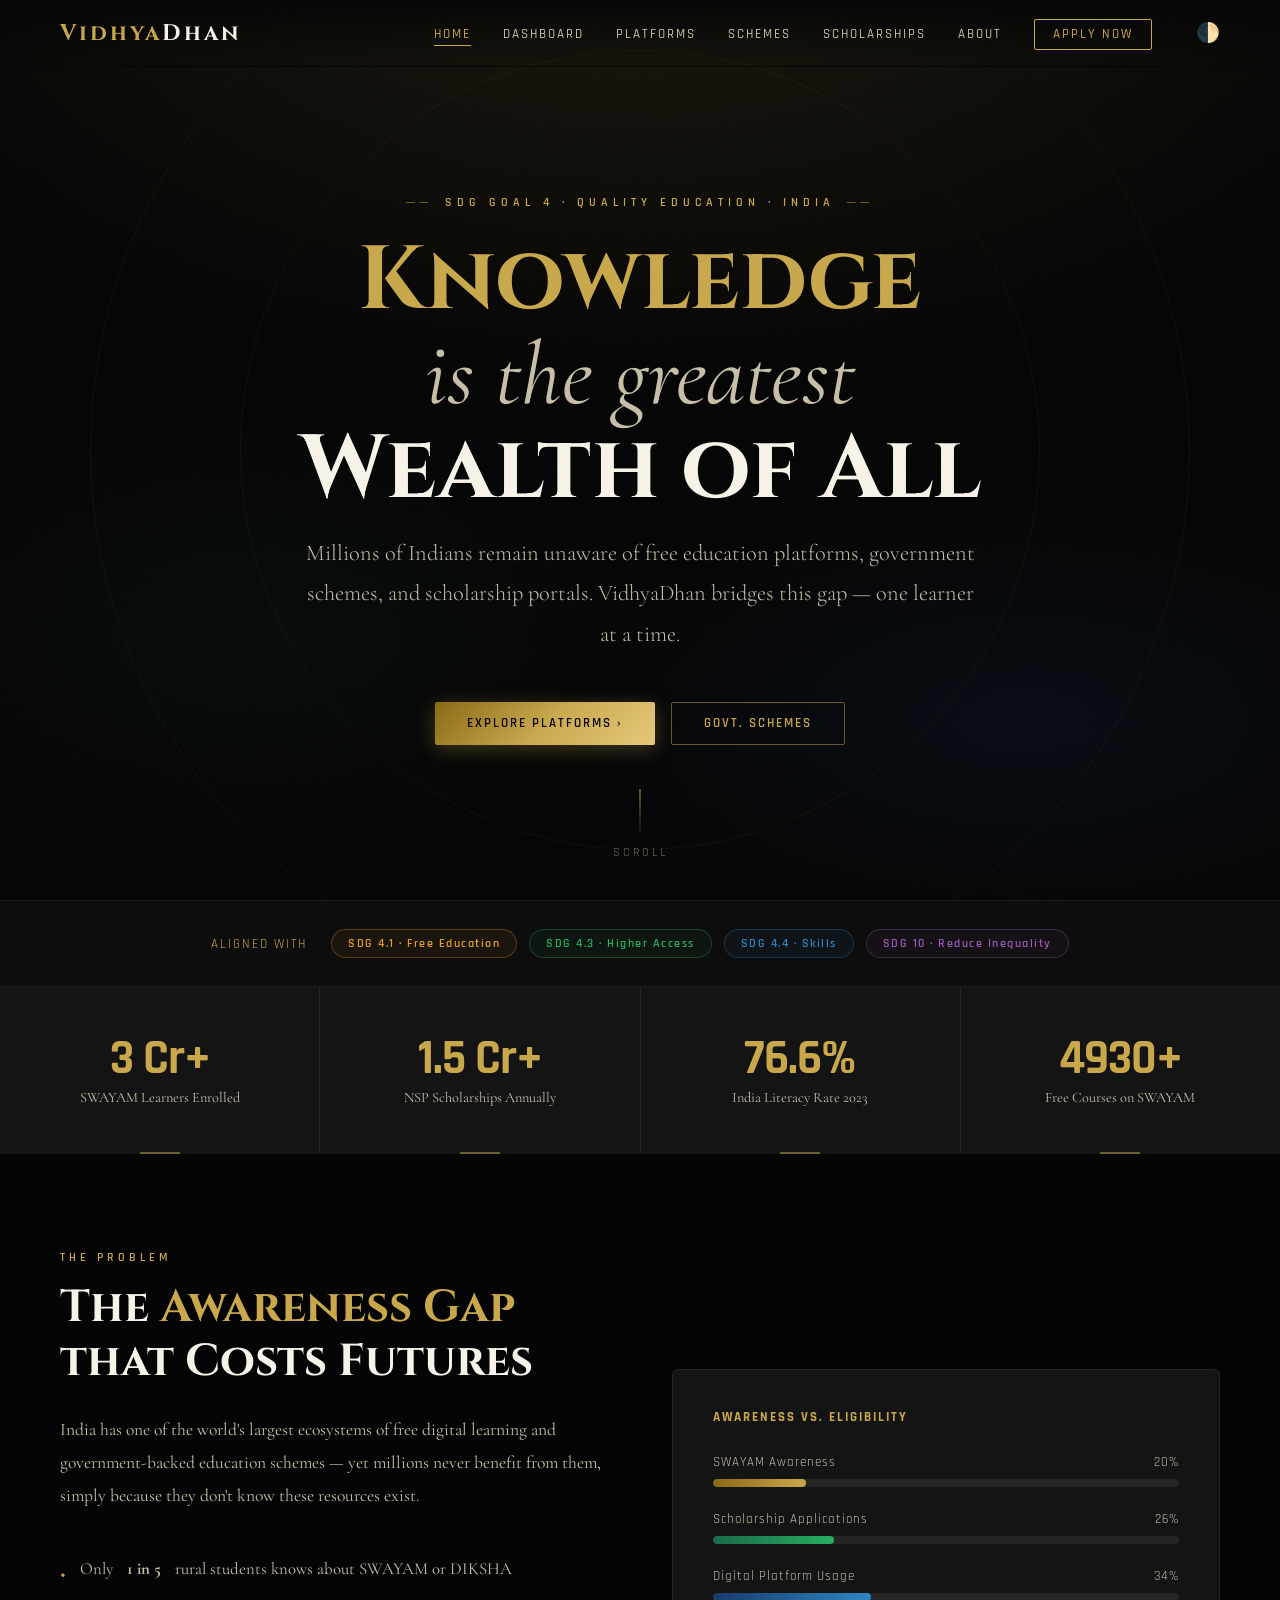
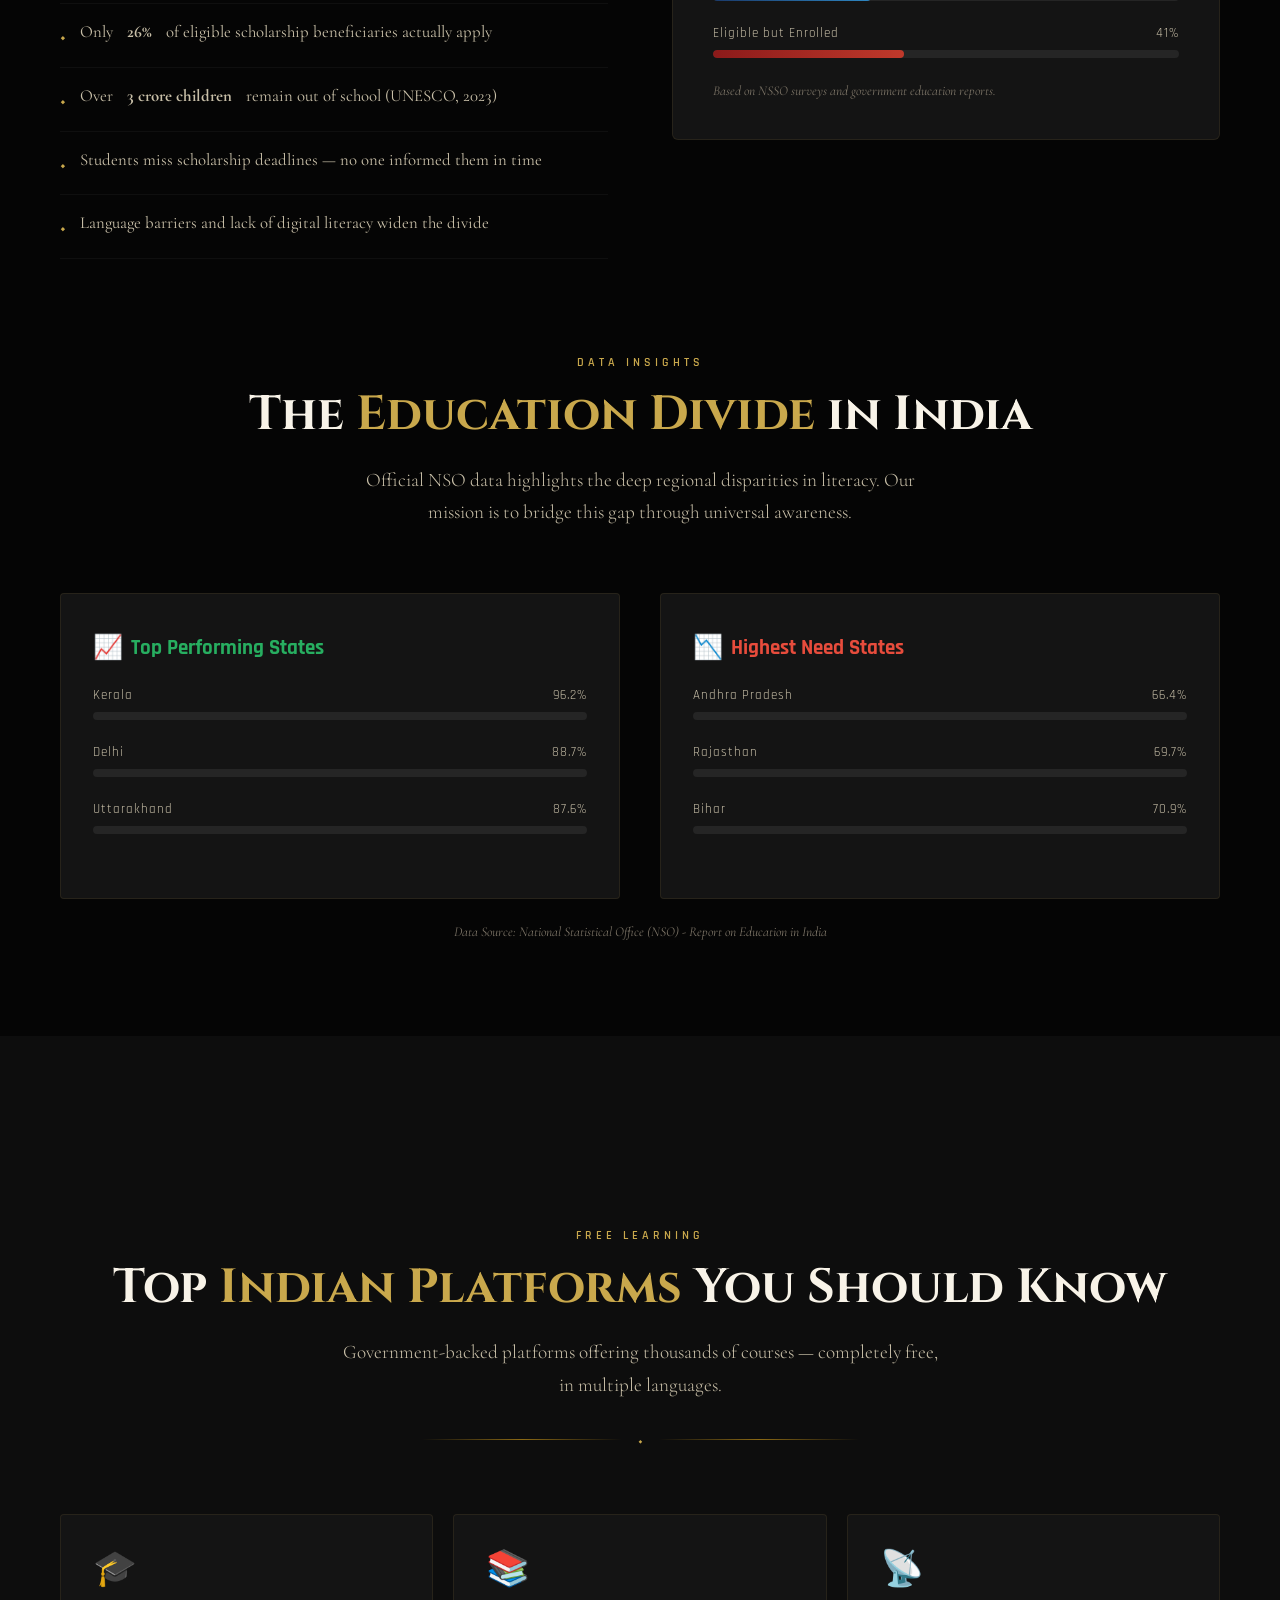
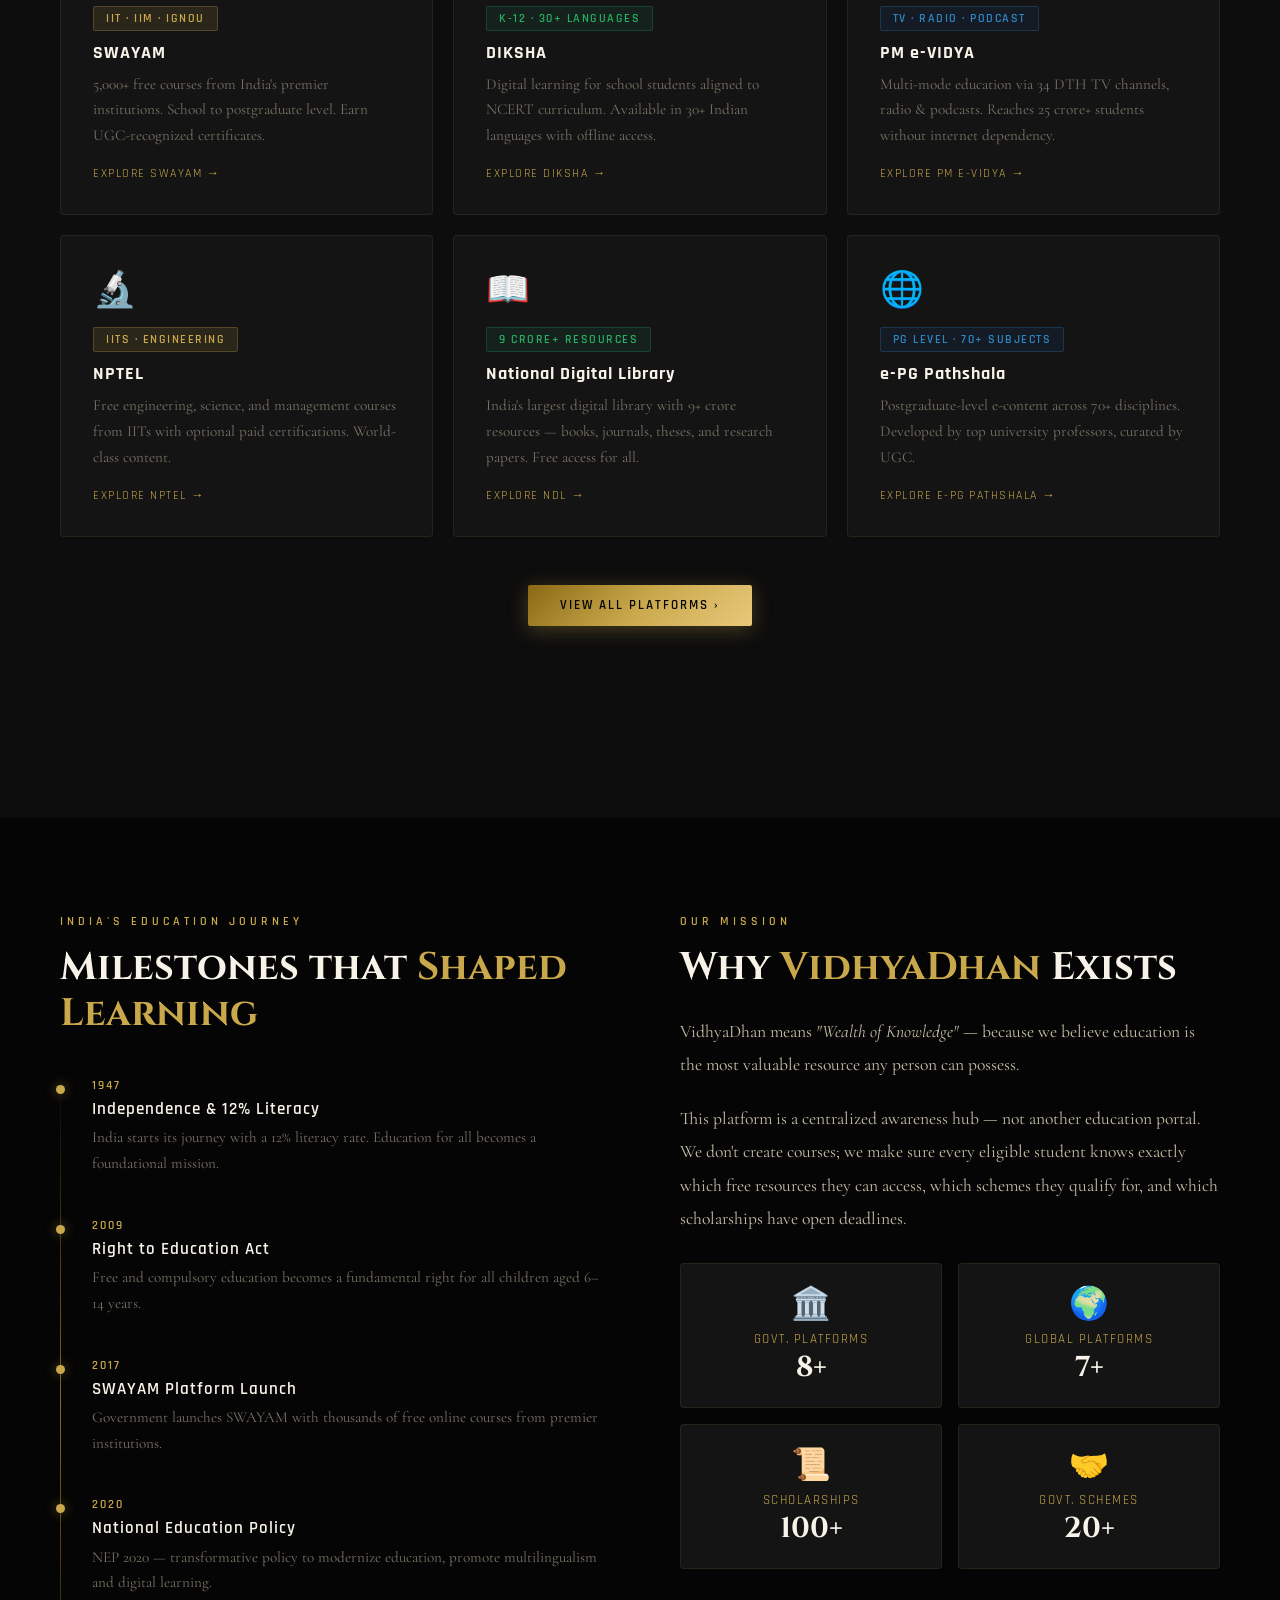
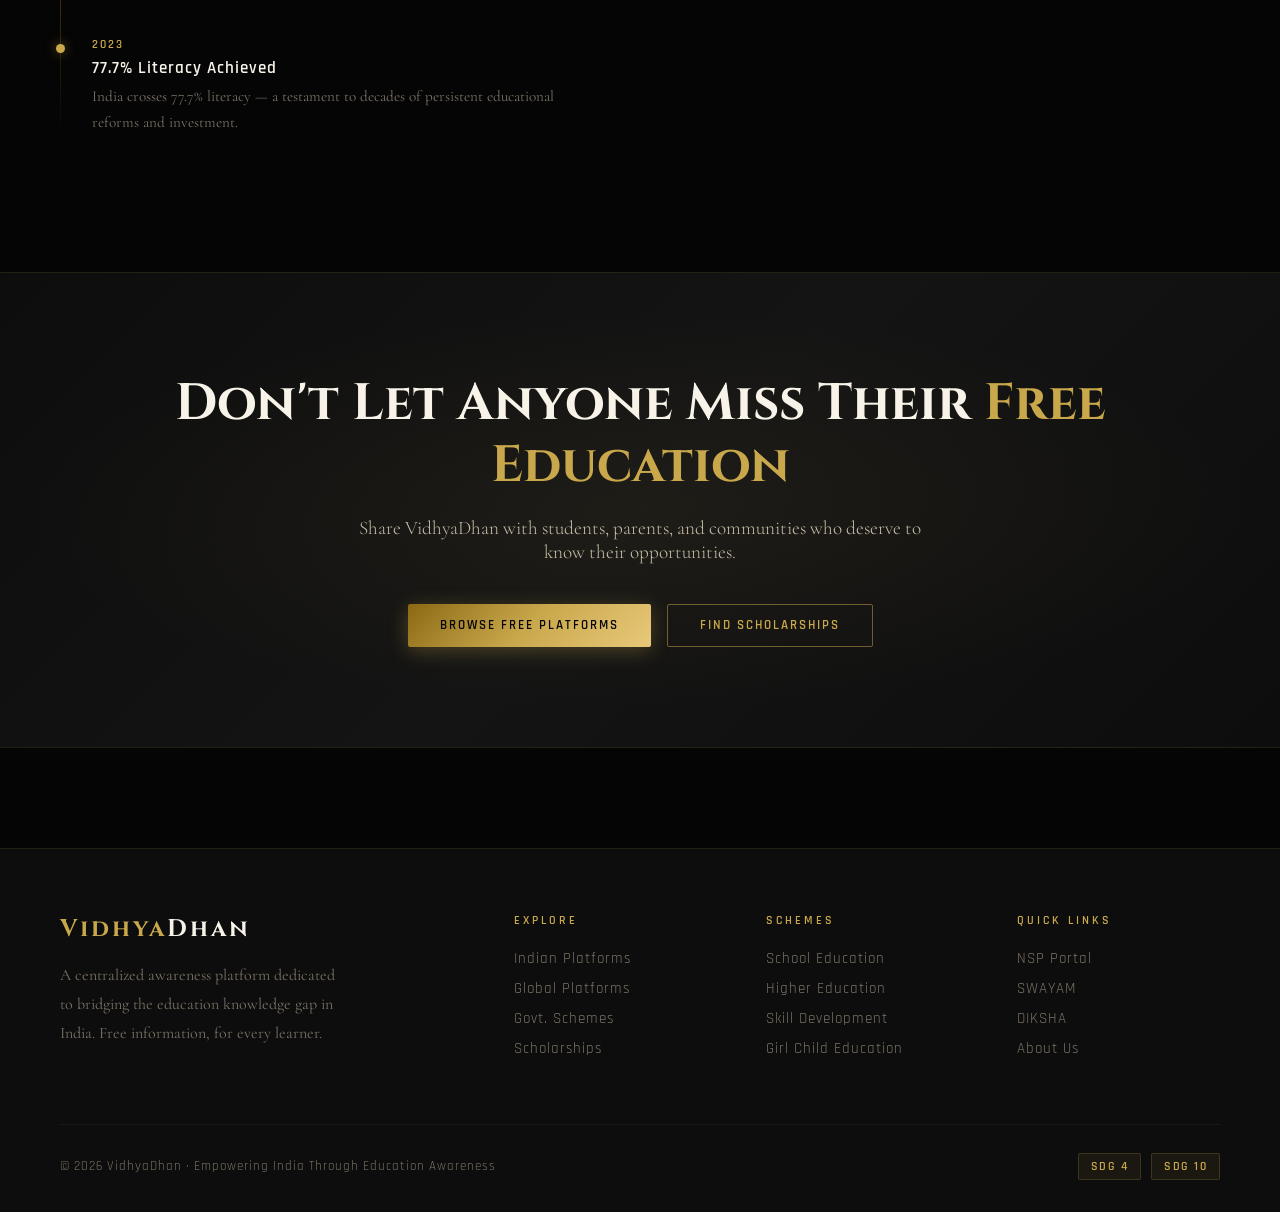
==== index.html @ 25ca8bea "Initial commit: Complete SDG website with all features" ====
<!DOCTYPE html>
<html lang="en">
<head>
<meta charset="UTF-8">
<meta name="viewport" content="width=device-width, initial-scale=1.0">
<meta name="description" content="VidhyaDhan is a free awareness platform connecting Indian students to free education portals, government schemes, and scholarships.">
<meta property="og:title" content="VidhyaDhan — Free Education for Every Indian">
<meta property="og:description" content="Discover free Indian and global education platforms, government schemes, and 100+ scholarships in one place.">
<meta property="og:type" content="website">
<meta name="theme-color" content="#050505">
<title>VidhyaDhan — Free Education for Every Indian</title>
<link rel="stylesheet" href="style.css">
<style>
/* ─── HOME-SPECIFIC ─── */

/* Hero */
.hero {
  min-height: 100vh; display: flex; flex-direction: column;
  align-items: center; justify-content: center; text-align: center;
  padding: 120px 60px 80px; position: relative; overflow: hidden;
}
.hero-bg {
  position: absolute; inset: 0;
  background:
    radial-gradient(ellipse 100% 80% at 50% -10%, rgba(201,168,76,0.12) 0%, transparent 65%),
    radial-gradient(ellipse 60% 40% at 80% 80%, rgba(26,58,107,0.15) 0%, transparent 60%),
    radial-gradient(ellipse 50% 40% at 20% 70%, rgba(26,107,74,0.08) 0%, transparent 60%);
}
.hero-ring {
  position: absolute; border-radius: 50%;
  border: 1px solid rgba(201,168,76,0.06);
  animation: spin 40s linear infinite;
}
.hero-ring:nth-child(1) { width: 500px; height: 500px; top: 50%; left: 50%; transform: translate(-50%,-50%); }
.hero-ring:nth-child(2) { width: 800px; height: 800px; top: 50%; left: 50%; transform: translate(-50%,-50%); animation-duration: 60s; animation-direction: reverse; }
.hero-ring:nth-child(3) { width: 1100px; height: 1100px; top: 50%; left: 50%; transform: translate(-50%,-50%); animation-duration: 80s; }
@keyframes spin { from { rotate: 0deg; } to { rotate: 360deg; } }

.hero-eyebrow {
  font-family: 'Rajdhani', sans-serif; font-size: 0.75rem; font-weight: 600;
  color: var(--gold); letter-spacing: 5px; text-transform: uppercase;
  margin-bottom: 24px; position: relative; z-index: 1;
  opacity: 0; animation: fadeUp 0.8s 0.2s forwards;
}
.hero-eyebrow::before, .hero-eyebrow::after {
  content: '──'; color: var(--gold-dark); margin: 0 12px;
}
.hero-title {
  font-size: clamp(2.8rem, 7vw, 6.5rem);
  line-height: 1.05; margin-bottom: 16px;
  position: relative; z-index: 1;
  opacity: 0; animation: fadeUp 0.8s 0.4s forwards;
}
.hero-title .line-gold { color: var(--gold); }
.hero-title .line-thin { font-weight: 400; font-style: italic; font-family: 'Cormorant Garamond', serif; color: var(--white-dim); }
.hero-sub {
  font-size: clamp(1.1rem, 2vw, 1.4rem); color: var(--white-dim);
  max-width: 680px; line-height: 1.8; font-weight: 300;
  margin-bottom: 48px; position: relative; z-index: 1;
  opacity: 0; animation: fadeUp 0.8s 0.6s forwards;
}
.hero-cta {
  display: flex; gap: 16px; flex-wrap: wrap; justify-content: center;
  position: relative; z-index: 1;
  opacity: 0; animation: fadeUp 0.8s 0.8s forwards;
}
.hero-scroll {
  position: absolute; bottom: 40px; left: 50%; transform: translateX(-50%);
  display: flex; flex-direction: column; align-items: center; gap: 8px;
  color: var(--white-faint); font-family: 'Rajdhani', sans-serif;
  font-size: 0.72rem; letter-spacing: 3px; text-transform: uppercase;
  animation: bounce 2s infinite;
  z-index: 1;
}
.hero-scroll-line { width: 1px; height: 48px; background: linear-gradient(to bottom, var(--gold), transparent); }
@keyframes bounce { 0%,100% { transform: translateX(-50%) translateY(0); } 50% { transform: translateX(-50%) translateY(8px); } }
@keyframes fadeUp { from { opacity: 0; transform: translateY(24px); } to { opacity: 1; transform: none; } }

/* SDG Strip */
.sdg-strip {
  background: var(--black-2); border-top: 1px solid rgba(201,168,76,0.1); border-bottom: 1px solid rgba(201,168,76,0.1);
  padding: 28px 60px;
}
.sdg-inner { max-width: 1280px; margin: 0 auto; display: flex; align-items: center; justify-content: center; flex-wrap: wrap; gap: 12px; }
.sdg-label { font-family: 'Rajdhani', sans-serif; font-size: 0.8rem; color: var(--gold); letter-spacing: 2px; text-transform: uppercase; margin-right: 12px; }
.sdg-pill {
  padding: 6px 16px; border-radius: 20px; font-family: 'Rajdhani', sans-serif;
  font-size: 0.75rem; font-weight: 600; letter-spacing: 1.5px; border: 1px solid;
}

/* Stats row */
.stats-row { display: grid; grid-template-columns: repeat(4, 1fr); gap: 1px; background: rgba(201,168,76,0.1); }
.stats-row-wrap { background: var(--black-3); }
.stat-cell { background: var(--black-3); padding: 48px 32px; text-align: center; position: relative; overflow: hidden; }
.stat-cell::after { content: ''; position: absolute; bottom: 0; left: 50%; transform: translateX(-50%); width: 40px; height: 2px; background: var(--gold); opacity: 0.5; }

/* Problem section */
.problem-grid { display: grid; grid-template-columns: 1fr 1fr; gap: 64px; align-items: center; }
.problem-text h2 { font-size: clamp(1.8rem, 3.5vw, 2.8rem); margin-bottom: 24px; }
.problem-text p { font-size: 1.1rem; color: var(--white-dim); line-height: 1.9; margin-bottom: 20px; }
.problem-points { list-style: none; margin-top: 28px; }
.problem-points li {
  display: flex; gap: 14px; align-items: flex-start;
  padding: 14px 0; border-bottom: 1px solid rgba(255,255,255,0.04);
  font-size: 1.05rem; color: var(--white-dim); line-height: 1.7;
}
.problem-points li .bullet { color: var(--gold); font-size: 1.2rem; flex-shrink: 0; margin-top: 2px; }
.problem-visual {
  background: var(--black-3); border: 1px solid rgba(201,168,76,0.1);
  border-radius: 6px; padding: 40px; position: relative;
}
.awareness-bar { margin-bottom: 24px; }
.awareness-bar-label { display: flex; justify-content: space-between; font-family: 'Rajdhani', sans-serif; font-size: 0.82rem; color: var(--white-dim); letter-spacing: 1px; margin-bottom: 8px; }
.awareness-bar-track { height: 8px; background: var(--black-5); border-radius: 4px; overflow: hidden; }
.awareness-bar-fill { height: 100%; border-radius: 4px; width: 0; transition: width 1.5s ease; }
.awareness-bar-fill.gold { background: linear-gradient(to right, var(--gold-dark), var(--gold)); }
.awareness-bar-fill.emerald { background: linear-gradient(to right, var(--emerald), var(--emerald-l)); }
.awareness-bar-fill.sapphire { background: linear-gradient(to right, var(--sapphire), var(--sapphire-l)); }
.awareness-bar-fill.crimson { background: linear-gradient(to right, var(--crimson), var(--crimson-l)); }

/* Featured platforms */
.platforms-preview { display: grid; grid-template-columns: repeat(3, 1fr); gap: 20px; }
.platform-card { position: relative; }
.platform-icon { font-size: 2.2rem; margin-bottom: 16px; }
.platform-card h3 { font-family: 'Rajdhani', sans-serif; font-size: 1.1rem; font-weight: 700; letter-spacing: 1px; color: var(--white); margin-bottom: 8px; }
.platform-card p { font-size: 0.95rem; color: var(--white-faint); line-height: 1.7; }
.platform-card .card-link { display: inline-flex; align-items: center; gap: 6px; color: var(--gold); font-family: 'Rajdhani', sans-serif; font-size: 0.78rem; letter-spacing: 1.5px; text-decoration: none; text-transform: uppercase; margin-top: 16px; transition: gap 0.3s; }
.platform-card .card-link:hover { gap: 10px; }

/* Impact timeline */
.timeline { position: relative; padding-left: 32px; }
.timeline::before { content: ''; position: absolute; left: 0; top: 0; bottom: 0; width: 1px; background: linear-gradient(to bottom, transparent, var(--gold-dark), transparent); }
.timeline-item { position: relative; margin-bottom: 40px; }
.timeline-item::before { content: ''; position: absolute; left: -36px; top: 8px; width: 9px; height: 9px; border-radius: 50%; background: var(--gold); box-shadow: 0 0 12px rgba(201,168,76,0.5); }
.timeline-year { font-family: 'Rajdhani', sans-serif; font-size: 0.78rem; font-weight: 600; color: var(--gold); letter-spacing: 2px; margin-bottom: 6px; }
.timeline-item h4 { font-size: 1.05rem; color: var(--white); margin-bottom: 6px; font-family: 'Rajdhani', sans-serif; font-weight: 600; letter-spacing: 1px; }
.timeline-item p { font-size: 0.95rem; color: var(--white-faint); line-height: 1.7; }

/* CTA Section */
.cta-section {
  text-align: center; padding: 100px 60px;
  background: linear-gradient(135deg, var(--black-2) 0%, var(--black-3) 50%, var(--black-2) 100%);
  border-top: 1px solid rgba(201,168,76,0.1); border-bottom: 1px solid rgba(201,168,76,0.1);
  position: relative; overflow: hidden;
}
.cta-section::before {
  content: ''; position: absolute; inset: 0;
  background: radial-gradient(ellipse 70% 60% at 50% 50%, rgba(201,168,76,0.06) 0%, transparent 70%);
}
.cta-section h2 { font-size: clamp(2rem, 4vw, 3.5rem); margin-bottom: 20px; position: relative; z-index: 1; }
.cta-section p { font-size: 1.2rem; color: var(--white-dim); max-width: 600px; margin: 0 auto 40px; font-weight: 300; position: relative; z-index: 1; }
.cta-btns { display: flex; gap: 16px; justify-content: center; flex-wrap: wrap; position: relative; z-index: 1; }

@media (max-width: 900px) {
  .problem-grid { grid-template-columns: 1fr; gap: 40px; }
  .platforms-preview { grid-template-columns: 1fr; }
  .stats-row { grid-template-columns: repeat(2, 1fr); }
  .hero { padding: 100px 24px 80px; }
  .sdg-strip { padding: 20px 24px; }
  .cta-section { padding: 72px 24px; }
}
</style>
</head>
<body>

<!-- ══════════ NAV ══════════ -->
<nav>
  <a href="index.html" class="nav-logo">Vidhya<span>Dhan</span></a>
  <ul class="nav-links">
    <li><a href="index.html" class="active">Home</a></li>
    <li><a href="dashboard.html">Dashboard</a></li>
    <li><a href="platforms.html">Platforms</a></li>
    <li><a href="schemes.html">Schemes</a></li>
    <li><a href="scholarships.html">Scholarships</a></li>
    <li><a href="about.html">About</a></li>
    <li><a href="scholarships.html" class="nav-cta">Apply Now</a></li>
  </ul>
  <div class="nav-toggle" aria-label="Menu">
    <span></span><span></span><span></span>
  </div>
</nav>

<!-- ══════════ HERO ══════════ -->
<section class="hero" style="max-width:none; padding-left:60px; padding-right:60px;">
  <div class="hero-bg"></div>
  <div class="hero-ring"></div>
  <div class="hero-ring"></div>
  <div class="hero-ring"></div>

  <p class="hero-eyebrow">SDG Goal 4 · Quality Education · India</p>
  <h1 class="hero-title">
    <span class="line-gold">Knowledge</span><br>
    <span class="line-thin">is the greatest</span><br>
    <span>Wealth of All</span>
  </h1>
  <p class="hero-sub">
    Millions of Indians remain unaware of free education platforms, government schemes, and scholarship portals.
    VidhyaDhan bridges this gap — one learner at a time.
  </p>
  <div class="hero-cta">
    <a href="platforms.html" class="btn btn-gold">Explore Platforms ›</a>
    <a href="schemes.html" class="btn btn-outline">Govt. Schemes</a>
  </div>

  <div class="hero-scroll">
    <div class="hero-scroll-line"></div>
    Scroll
  </div>
</section>

<!-- ══════════ SDG STRIP ══════════ -->
<div class="sdg-strip">
  <div class="sdg-inner">
    <span class="sdg-label">Aligned with</span>
    <span class="sdg-pill" style="color:#e8a024;border-color:rgba(232,160,36,0.3);background:rgba(232,160,36,0.06)">SDG 4.1 · Free Education</span>
    <span class="sdg-pill" style="color:#27ae60;border-color:rgba(39,174,96,0.3);background:rgba(39,174,96,0.06)">SDG 4.3 · Higher Access</span>
    <span class="sdg-pill" style="color:#2e86c1;border-color:rgba(46,134,193,0.3);background:rgba(46,134,193,0.06)">SDG 4.4 · Skills</span>
    <span class="sdg-pill" style="color:#9b59b6;border-color:rgba(155,89,182,0.3);background:rgba(155,89,182,0.06)">SDG 10 · Reduce Inequality</span>
  </div>
</div>

<!-- ══════════ STATS ROW ══════════ -->
<div class="stats-row-wrap">
  <div class="stats-row">
    <div class="stat-cell reveal">
      <div class="stat-num" data-count="3" data-suffix=" Cr+" data-dec="0">0</div>
      <div class="stat-label">SWAYAM Learners Enrolled</div>
    </div>
    <div class="stat-cell reveal" data-delay="100">
      <div class="stat-num" data-count="1.5" data-suffix=" Cr+" data-dec="1">0</div>
      <div class="stat-label">NSP Scholarships Annually</div>
    </div>
    <div class="stat-cell reveal" data-delay="200">
      <div class="stat-num" data-count="77.7" data-suffix="%" data-dec="1">0</div>
      <div class="stat-label">India Literacy Rate 2023</div>
    </div>
    <div class="stat-cell reveal" data-delay="300">
      <div class="stat-num" data-count="5000" data-suffix="+" data-dec="0">0</div>
      <div class="stat-label">Free Courses on SWAYAM</div>
    </div>
  </div>
</div>

<!-- ══════════ PROBLEM STATEMENT ══════════ -->
<section>
  <div class="problem-grid">
    <div class="problem-text reveal">
      <span class="section-eyebrow">The Problem</span>
      <h2>The <span class="gold" style="color:var(--gold)">Awareness Gap</span> that Costs Futures</h2>
      <p>India has one of the world's largest ecosystems of free digital learning and government-backed education schemes — yet millions never benefit from them, simply because they don't know these resources exist.</p>
      <ul class="problem-points">
        <li><span class="bullet">◆</span>Only <strong>1 in 5</strong> rural students knows about SWAYAM or DIKSHA</li>
        <li><span class="bullet">◆</span>Only <strong>26%</strong> of eligible scholarship beneficiaries actually apply</li>
        <li><span class="bullet">◆</span>Over <strong>3 crore children</strong> remain out of school (UNESCO, 2023)</li>
        <li><span class="bullet">◆</span>Students miss scholarship deadlines — no one informed them in time</li>
        <li><span class="bullet">◆</span>Language barriers and lack of digital literacy widen the divide</li>
      </ul>
    </div>
    <div class="problem-visual reveal" data-delay="150">
      <h4 style="font-family:'Rajdhani',sans-serif;font-size:0.8rem;letter-spacing:2px;color:var(--gold);text-transform:uppercase;margin-bottom:28px">Awareness vs. Eligibility</h4>
      <div class="awareness-bar">
        <div class="awareness-bar-label"><span>SWAYAM Awareness</span><span>20%</span></div>
        <div class="awareness-bar-track"><div class="awareness-bar-fill gold" data-width="20"></div></div>
      </div>
      <div class="awareness-bar">
        <div class="awareness-bar-label"><span>Scholarship Applications</span><span>26%</span></div>
        <div class="awareness-bar-track"><div class="awareness-bar-fill emerald" data-width="26"></div></div>
      </div>
      <div class="awareness-bar">
        <div class="awareness-bar-label"><span>Digital Platform Usage</span><span>34%</span></div>
        <div class="awareness-bar-track"><div class="awareness-bar-fill sapphire" data-width="34"></div></div>
      </div>
      <div class="awareness-bar">
        <div class="awareness-bar-label"><span>Eligible but Enrolled</span><span>41%</span></div>
        <div class="awareness-bar-track"><div class="awareness-bar-fill crimson" data-width="41"></div></div>
      </div>
      <p style="font-size:0.85rem;color:var(--white-faint);margin-top:20px;font-style:italic">Based on NSSO surveys and government education reports.</p>
    </div>
  </div>
</section>

<!-- ══════════ DATA VISUALIZATION ══════════ -->
<section style="padding-top: 0;">
  <div class="section-header reveal">
    <span class="section-eyebrow">Data Insights</span>
    <h2 class="section-title">The <span class="gold">Education Divide</span> in India</h2>
    <p class="section-subtitle">Official NSO data highlights the deep regional disparities in literacy. Our mission is to bridge this gap through universal awareness.</p>
  </div>
  
  <div class="grid-2" style="gap: 40px;">
    <!-- Top States -->
    <div class="card reveal" style="padding: 40px 32px;">
      <h3 style="font-family: 'Rajdhani', sans-serif; font-size: 1.3rem; color: var(--emerald-l); margin-bottom: 24px; display: flex; align-items: center; gap: 8px;">
        <span style="font-size: 1.5rem;">📈</span> Top Performing States
      </h3>
      <div class="awareness-bar">
        <div class="awareness-bar-label"><span>Kerala</span><span>96.2%</span></div>
        <div class="awareness-bar-track"><div class="awareness-bar-fill emerald" data-width="96.2"></div></div>
      </div>
      <div class="awareness-bar">
        <div class="awareness-bar-label"><span>Delhi</span><span>88.7%</span></div>
        <div class="awareness-bar-track"><div class="awareness-bar-fill emerald" data-width="88.7"></div></div>
      </div>
      <div class="awareness-bar">
        <div class="awareness-bar-label"><span>Uttarakhand</span><span>87.6%</span></div>
        <div class="awareness-bar-track"><div class="awareness-bar-fill emerald" data-width="87.6"></div></div>
      </div>
    </div>
    
    <!-- Bottom States -->
    <div class="card reveal" data-delay="150" style="padding: 40px 32px;">
      <h3 style="font-family: 'Rajdhani', sans-serif; font-size: 1.3rem; color: #E74C3C; margin-bottom: 24px; display: flex; align-items: center; gap: 8px;">
        <span style="font-size: 1.5rem;">📉</span> Highest Need States
      </h3>
      <div class="awareness-bar">
        <div class="awareness-bar-label"><span>Andhra Pradesh</span><span>66.4%</span></div>
        <div class="awareness-bar-track"><div class="awareness-bar-fill" style="background: #E74C3C;" data-width="66.4"></div></div>
      </div>
      <div class="awareness-bar">
        <div class="awareness-bar-label"><span>Rajasthan</span><span>69.7%</span></div>
        <div class="awareness-bar-track"><div class="awareness-bar-fill" style="background: #E74C3C;" data-width="69.7"></div></div>
      </div>
      <div class="awareness-bar">
        <div class="awareness-bar-label"><span>Bihar</span><span>70.9%</span></div>
        <div class="awareness-bar-track"><div class="awareness-bar-fill" style="background: #E74C3C;" data-width="70.9"></div></div>
      </div>
    </div>
  </div>
  <p style="text-align: center; font-size: 0.85rem; color: var(--white-faint); margin-top: 24px; font-style: italic;">Data Source: National Statistical Office (NSO) - Report on Education in India</p>
</section>

<!-- ══════════ FEATURED PLATFORMS ══════════ -->
<section style="background:var(--black-2);max-width:none;padding-left:0;padding-right:0;">
  <div style="max-width:1280px;margin:0 auto;padding:96px 60px;">
    <div class="section-header reveal">
      <span class="section-eyebrow">Free Learning</span>
      <h2 class="section-title">Top <span class="gold">Indian Platforms</span> You Should Know</h2>
      <p class="section-subtitle">Government-backed platforms offering thousands of courses — completely free, in multiple languages.</p>
      <div class="gold-divider"><span class="gold-divider-icon">◆</span></div>
    </div>
    <div class="platforms-preview">
      <div class="card platform-card reveal">
        <div class="platform-icon">🎓</div>
        <span class="badge badge-gold" style="margin-bottom:12px">IIT · IIM · IGNOU</span>
        <h3>SWAYAM</h3>
        <p>5,000+ free courses from India's premier institutions. School to postgraduate level. Earn UGC-recognized certificates.</p>
        <a href="platforms.html" class="card-link">Explore SWAYAM →</a>
      </div>
      <div class="card platform-card reveal" data-delay="100">
        <div class="platform-icon">📚</div>
        <span class="badge badge-emerald" style="margin-bottom:12px">K-12 · 30+ Languages</span>
        <h3>DIKSHA</h3>
        <p>Digital learning for school students aligned to NCERT curriculum. Available in 30+ Indian languages with offline access.</p>
        <a href="platforms.html" class="card-link">Explore DIKSHA →</a>
      </div>
      <div class="card platform-card reveal" data-delay="200">
        <div class="platform-icon">📡</div>
        <span class="badge badge-sapphire" style="margin-bottom:12px">TV · Radio · Podcast</span>
        <h3>PM e-VIDYA</h3>
        <p>Multi-mode education via 34 DTH TV channels, radio & podcasts. Reaches 25 crore+ students without internet dependency.</p>
        <a href="platforms.html" class="card-link">Explore PM e-VIDYA →</a>
      </div>
      <div class="card platform-card reveal">
        <div class="platform-icon">🔬</div>
        <span class="badge badge-gold" style="margin-bottom:12px">IITs · Engineering</span>
        <h3>NPTEL</h3>
        <p>Free engineering, science, and management courses from IITs with optional paid certifications. World-class content.</p>
        <a href="platforms.html" class="card-link">Explore NPTEL →</a>
      </div>
      <div class="card platform-card reveal" data-delay="100">
        <div class="platform-icon">📖</div>
        <span class="badge badge-emerald" style="margin-bottom:12px">9 Crore+ Resources</span>
        <h3>National Digital Library</h3>
        <p>India's largest digital library with 9+ crore resources — books, journals, theses, and research papers. Free access for all.</p>
        <a href="platforms.html" class="card-link">Explore NDL →</a>
      </div>
      <div class="card platform-card reveal" data-delay="200">
        <div class="platform-icon">🌐</div>
        <span class="badge badge-sapphire" style="margin-bottom:12px">PG Level · 70+ Subjects</span>
        <h3>e-PG Pathshala</h3>
        <p>Postgraduate-level e-content across 70+ disciplines. Developed by top university professors, curated by UGC.</p>
        <a href="platforms.html" class="card-link">Explore e-PG Pathshala →</a>
      </div>
    </div>
    <div style="text-align:center;margin-top:48px">
      <a href="platforms.html" class="btn btn-gold">View All Platforms ›</a>
    </div>
  </div>
</section>

<!-- ══════════ TIMELINE ══════════ -->
<section>
  <div style="display:grid;grid-template-columns:1fr 1fr;gap:80px;align-items:start;">
    <div class="reveal">
      <span class="section-eyebrow">India's Education Journey</span>
      <h2 style="font-size:clamp(1.8rem,3vw,2.6rem);margin-bottom:40px">Milestones that <span style="color:var(--gold)">Shaped Learning</span></h2>
      <div class="timeline">
        <div class="timeline-item">
          <div class="timeline-year">1947</div>
          <h4>Independence & 12% Literacy</h4>
          <p>India starts its journey with a 12% literacy rate. Education for all becomes a foundational mission.</p>
        </div>
        <div class="timeline-item">
          <div class="timeline-year">2009</div>
          <h4>Right to Education Act</h4>
          <p>Free and compulsory education becomes a fundamental right for all children aged 6–14 years.</p>
        </div>
        <div class="timeline-item">
          <div class="timeline-year">2017</div>
          <h4>SWAYAM Platform Launch</h4>
          <p>Government launches SWAYAM with thousands of free online courses from premier institutions.</p>
        </div>
        <div class="timeline-item">
          <div class="timeline-year">2020</div>
          <h4>National Education Policy</h4>
          <p>NEP 2020 — transformative policy to modernize education, promote multilingualism and digital learning.</p>
        </div>
        <div class="timeline-item">
          <div class="timeline-year">2023</div>
          <h4>77.7% Literacy Achieved</h4>
          <p>India crosses 77.7% literacy — a testament to decades of persistent educational reforms and investment.</p>
        </div>
      </div>
    </div>
    <div class="reveal" data-delay="150">
      <span class="section-eyebrow">Our Mission</span>
      <h2 style="font-size:clamp(1.8rem,3vw,2.6rem);margin-bottom:24px">Why <span style="color:var(--gold)">VidhyaDhan</span> Exists</h2>
      <p style="font-size:1.1rem;color:var(--white-dim);line-height:1.9;margin-bottom:20px;">
        VidhyaDhan means <em>"Wealth of Knowledge"</em> — because we believe education is the most valuable resource any person can possess.
      </p>
      <p style="font-size:1.1rem;color:var(--white-dim);line-height:1.9;margin-bottom:28px;">
        This platform is a centralized awareness hub — not another education portal. We don't create courses; we make sure every eligible student knows exactly which free resources they can access, which schemes they qualify for, and which scholarships have open deadlines.
      </p>
      <div class="grid-2" style="gap:16px">
        <div class="card" style="padding:20px;text-align:center">
          <div style="font-size:2rem;margin-bottom:8px">🏛️</div>
          <div style="font-family:'Rajdhani',sans-serif;font-size:0.82rem;color:var(--gold);letter-spacing:1.5px;text-transform:uppercase">Govt. Platforms</div>
          <div style="font-size:1.8rem;font-weight:700;color:var(--white);font-family:'Cinzel',serif">8+</div>
        </div>
        <div class="card" style="padding:20px;text-align:center">
          <div style="font-size:2rem;margin-bottom:8px">🌍</div>
          <div style="font-family:'Rajdhani',sans-serif;font-size:0.82rem;color:var(--gold);letter-spacing:1.5px;text-transform:uppercase">Global Platforms</div>
          <div style="font-size:1.8rem;font-weight:700;color:var(--white);font-family:'Cinzel',serif">7+</div>
        </div>
        <div class="card" style="padding:20px;text-align:center">
          <div style="font-size:2rem;margin-bottom:8px">📜</div>
          <div style="font-family:'Rajdhani',sans-serif;font-size:0.82rem;color:var(--gold);letter-spacing:1.5px;text-transform:uppercase">Scholarships</div>
          <div style="font-size:1.8rem;font-weight:700;color:var(--white);font-family:'Cinzel',serif">100+</div>
        </div>
        <div class="card" style="padding:20px;text-align:center">
          <div style="font-size:2rem;margin-bottom:8px">🤝</div>
          <div style="font-family:'Rajdhani',sans-serif;font-size:0.82rem;color:var(--gold);letter-spacing:1.5px;text-transform:uppercase">Govt. Schemes</div>
          <div style="font-size:1.8rem;font-weight:700;color:var(--white);font-family:'Cinzel',serif">20+</div>
        </div>
      </div>
    </div>
  </div>
</section>

<!-- ══════════ CTA ══════════ -->
<div class="cta-section">
  <h2>Don't Let Anyone Miss Their <span style="color:var(--gold)">Free Education</span></h2>
  <p>Share VidhyaDhan with students, parents, and communities who deserve to know their opportunities.</p>
  <div class="cta-btns">
    <a href="platforms.html" class="btn btn-gold">Browse Free Platforms</a>
    <a href="scholarships.html" class="btn btn-outline">Find Scholarships</a>
  </div>
</div>

<!-- ══════════ FOOTER ══════════ -->
<footer>
  <div class="footer-grid">
    <div class="footer-brand">
      <span class="footer-logo">Vidhya<span>Dhan</span></span>
      <p class="footer-desc">A centralized awareness platform dedicated to bridging the education knowledge gap in India. Free information, for every learner.</p>
    </div>
    <div class="footer-col">
      <h5>Explore</h5>
      <ul>
        <li><a href="platforms.html">Indian Platforms</a></li>
        <li><a href="platforms.html">Global Platforms</a></li>
        <li><a href="schemes.html">Govt. Schemes</a></li>
        <li><a href="scholarships.html">Scholarships</a></li>
      </ul>
    </div>
    <div class="footer-col">
      <h5>Schemes</h5>
      <ul>
        <li><a href="schemes.html">School Education</a></li>
        <li><a href="schemes.html">Higher Education</a></li>
        <li><a href="schemes.html">Skill Development</a></li>
        <li><a href="schemes.html">Girl Child Education</a></li>
      </ul>
    </div>
    <div class="footer-col">
      <h5>Quick Links</h5>
      <ul>
        <li><a href="https://scholarships.gov.in" target="_blank">NSP Portal</a></li>
        <li><a href="https://swayam.gov.in" target="_blank">SWAYAM</a></li>
        <li><a href="https://diksha.gov.in" target="_blank">DIKSHA</a></li>
        <li><a href="about.html">About Us</a></li>
      </ul>
    </div>
  </div>
  <div class="footer-bottom">
    <p class="footer-copy">© 2026 VidhyaDhan · Empowering India Through Education Awareness</p>
    <div class="footer-sdg">
      <span class="sdg-badge">SDG 4</span>
      <span class="sdg-badge">SDG 10</span>
    </div>
  </div>
</footer>

<script src="main.js"></script>
<script>
  // Animate bars when visible
  const barObserver = new IntersectionObserver(entries => {
    entries.forEach(entry => {
      if (entry.isIntersecting) {
        entry.target.querySelectorAll('.awareness-bar-fill').forEach(bar => {
          bar.style.width = bar.dataset.width + '%';
        });
        barObserver.unobserve(entry.target);
      }
    });
  }, { threshold: 0.3 });
  const pv = document.querySelector('.problem-visual');
  if (pv) barObserver.observe(pv);
</script>
</body>
</html>
---- style.css ----
/* ═══════════════════════════════════════════════════════════
   VIDHYADHAN — SHARED DESIGN SYSTEM
   Premium Black × Gold Education Portal
═══════════════════════════════════════════════════════════ */

@import url('https://fonts.googleapis.com/css2?family=Cinzel:wght@400;600;700;900&family=Cormorant+Garamond:ital,wght@0,300;0,400;0,600;1,300;1,400&family=Rajdhani:wght@300;400;500;600;700&display=swap');

:root {
  --gold:         #C9A84C;
  --gold-light:   #E8C97A;
  --gold-pale:    #F5E6B8;
  --gold-dark:    #8B6914;
  --gold-dim:     rgba(201,168,76,0.15);
  --black:        #050505;
  --black-2:      #0D0D0D;
  --black-3:      #141414;
  --black-4:      #1C1C1C;
  --black-5:      #252525;
  --white:        #F8F3E8;
  --white-dim:    #C8BFA8;
  --white-faint:  #7A7265;
  --emerald:      #1A6B4A;
  --emerald-l:    #27AE60;
  --sapphire:     #1A3A6B;
  --sapphire-l:   #2E86C1;
  --crimson:      #8B1A1A;
  --crimson-l:    #C0392B;
}

*, *::before, *::after { box-sizing: border-box; margin: 0; padding: 0; }
html { scroll-behavior: smooth; }

body {
  background: var(--black);
  color: var(--white);
  font-family: 'Cormorant Garamond', Georgia, serif;
  overflow-x: hidden;
  min-height: 100vh;
}

/* Noise texture overlay */
body::after {
  content: '';
  position: fixed; inset: 0; pointer-events: none; z-index: 9998;
  opacity: 0.025;
  background-image: url("data:image/svg+xml,%3Csvg xmlns='http://www.w3.org/2000/svg' width='300' height='300'%3E%3Cfilter id='n'%3E%3CfeTurbulence type='fractalNoise' baseFrequency='0.75' numOctaves='4' stitchTiles='stitch'/%3E%3C/filter%3E%3Crect width='300' height='300' filter='url(%23n)'/%3E%3C/svg%3E");
}

::-webkit-scrollbar { width: 4px; }
::-webkit-scrollbar-track { background: var(--black-2); }
::-webkit-scrollbar-thumb { background: var(--gold-dark); border-radius: 2px; }

/* ══════════ TYPOGRAPHY ══════════ */
h1, h2, h3, h4 { font-family: 'Cinzel', serif; font-weight: 700; line-height: 1.2; }
p, li, td, th { font-family: 'Cormorant Garamond', serif; }
.label, .tag, .btn, nav a, .stat-num { font-family: 'Rajdhani', sans-serif; }

/* ══════════ NAVIGATION ══════════ */
nav {
  position: fixed; top: 0; left: 0; right: 0; z-index: 1000;
  display: flex; align-items: center; justify-content: space-between;
  padding: 18px 60px;
  background: linear-gradient(to bottom, rgba(5,5,5,0.98) 0%, transparent 100%);
  transition: background 0.4s, border-color 0.4s;
  border-bottom: 1px solid transparent;
}
nav.scrolled {
  background: rgba(7,7,7,0.97);
  border-color: rgba(201,168,76,0.18);
  backdrop-filter: blur(12px);
}
.nav-logo {
  font-family: 'Cinzel', serif; font-size: 1.4rem; font-weight: 700;
  color: var(--gold); text-decoration: none; letter-spacing: 3px;
}
.nav-logo span { color: var(--white); }
.nav-links { display: flex; gap: 32px; list-style: none; align-items: center; }
.nav-links a {
  font-family: 'Rajdhani', sans-serif; font-size: 0.82rem; font-weight: 500;
  color: var(--white-dim); text-decoration: none; letter-spacing: 2px;
  text-transform: uppercase; position: relative; transition: color 0.3s;
  padding-bottom: 3px;
}
.nav-links a::after {
  content: ''; position: absolute; bottom: 0; left: 0; right: 0; height: 1px;
  background: var(--gold); transform: scaleX(0); transform-origin: left;
  transition: transform 0.3s;
}
.nav-links a:hover, .nav-links a.active { color: var(--gold); }
.nav-links a:hover::after, .nav-links a.active::after { transform: scaleX(1); }
.nav-cta {
  background: transparent;
  border: 1px solid var(--gold);
  color: var(--gold) !important;
  padding: 6px 18px !important;
  border-radius: 2px;
  transition: background 0.3s, color 0.3s !important;
}
.nav-cta:hover { background: var(--gold) !important; color: var(--black) !important; }
.nav-cta::after { display: none !important; }

/* Mobile nav toggle */
.nav-toggle { display: none; flex-direction: column; gap: 5px; cursor: pointer; padding: 4px; }
.nav-toggle span {
  display: block; width: 24px; height: 1.5px; background: var(--gold); transition: all 0.3s;
}

/* ══════════ GOLD DIVIDER ══════════ */
.gold-divider {
  display: flex; align-items: center; gap: 16px; margin: 0 auto;
  justify-content: center;
}
.gold-divider::before, .gold-divider::after {
  content: ''; flex: 1; height: 1px;
  background: linear-gradient(to right, transparent, var(--gold-dark), transparent);
  max-width: 200px;
}
.gold-divider-icon { color: var(--gold); font-size: 1rem; }

/* ══════════ SECTION HEADER ══════════ */
.section-header { text-align: center; margin-bottom: 64px; }
.section-eyebrow {
  font-family: 'Rajdhani', sans-serif; font-size: 0.75rem; font-weight: 600;
  color: var(--gold); letter-spacing: 4px; text-transform: uppercase;
  margin-bottom: 16px; display: block;
}
.section-title {
  font-size: clamp(1.8rem, 4vw, 3rem); color: var(--white);
  margin-bottom: 20px;
}
.section-title .gold { color: var(--gold); }
.section-subtitle {
  font-size: 1.2rem; color: var(--white-dim); max-width: 600px; margin: 0 auto 28px;
  font-weight: 300; line-height: 1.7;
}

/* ══════════ BUTTONS ══════════ */
.btn {
  display: inline-flex; align-items: center; gap: 8px;
  padding: 12px 32px; font-size: 0.82rem; font-weight: 600;
  letter-spacing: 2px; text-transform: uppercase; text-decoration: none;
  border: none; cursor: pointer; transition: all 0.3s; border-radius: 2px;
  font-family: 'Rajdhani', sans-serif;
}
.btn-gold {
  background: linear-gradient(135deg, var(--gold-dark), var(--gold), var(--gold-light));
  color: var(--black); box-shadow: 0 4px 20px rgba(201,168,76,0.3);
}
.btn-gold:hover {
  box-shadow: 0 6px 30px rgba(201,168,76,0.5); transform: translateY(-2px);
}
.btn-outline {
  background: transparent; color: var(--gold);
  border: 1px solid rgba(201,168,76,0.5);
}
.btn-outline:hover { border-color: var(--gold); background: var(--gold-dim); }

/* ══════════ CARDS ══════════ */
.card {
  background: var(--black-3);
  border: 1px solid rgba(201,168,76,0.1);
  border-radius: 4px; padding: 32px;
  transition: border-color 0.3s, transform 0.3s, box-shadow 0.3s;
  position: relative; overflow: hidden;
}
.card::before {
  content: ''; position: absolute; top: 0; left: 0; right: 0; height: 1px;
  background: linear-gradient(to right, transparent, var(--gold), transparent);
  opacity: 0; transition: opacity 0.3s;
}
.card:hover {
  border-color: rgba(201,168,76,0.35);
  transform: translateY(-4px);
  box-shadow: 0 12px 40px rgba(0,0,0,0.5), 0 0 30px rgba(201,168,76,0.06);
}
.card:hover::before { opacity: 1; }

/* ══════════ STATS ══════════ */
.stat-num {
  font-size: 3rem; font-weight: 700; color: var(--gold);
  line-height: 1; letter-spacing: -1px;
}
.stat-label { font-size: 0.9rem; color: var(--white-dim); margin-top: 6px; }

/* ══════════ BADGE / TAG ══════════ */
.badge {
  display: inline-block; padding: 4px 12px; border-radius: 2px;
  font-family: 'Rajdhani', sans-serif; font-size: 0.72rem; font-weight: 600;
  letter-spacing: 1.5px; text-transform: uppercase;
}
.badge-gold { background: rgba(201,168,76,0.12); color: var(--gold); border: 1px solid rgba(201,168,76,0.25); }
.badge-emerald { background: rgba(26,107,74,0.15); color: var(--emerald-l); border: 1px solid rgba(39,174,96,0.25); }
.badge-sapphire { background: rgba(26,58,107,0.2); color: var(--sapphire-l); border: 1px solid rgba(46,134,193,0.25); }
.badge-crimson { background: rgba(139,26,26,0.15); color: #E74C3C; border: 1px solid rgba(192,57,43,0.25); }

/* ══════════ PAGE HERO ══════════ */
.page-hero {
  min-height: 42vh; display: flex; flex-direction: column;
  align-items: center; justify-content: center; text-align: center;
  padding: 120px 60px 80px; position: relative; overflow: hidden;
}
.page-hero-bg {
  position: absolute; inset: 0;
  background: radial-gradient(ellipse 80% 60% at 50% 0%, rgba(201,168,76,0.08) 0%, transparent 70%);
}
.page-hero-lines {
  position: absolute; inset: 0; overflow: hidden; pointer-events: none;
}
.page-hero-lines::before, .page-hero-lines::after {
  content: ''; position: absolute;
  border: 1px solid rgba(201,168,76,0.05);
}
.page-hero-lines::before {
  width: 600px; height: 600px; border-radius: 50%;
  top: 50%; left: 50%; transform: translate(-50%, -50%);
}
.page-hero-lines::after {
  width: 900px; height: 900px; border-radius: 50%;
  top: 50%; left: 50%; transform: translate(-50%, -50%);
}
.page-hero-title {
  font-size: clamp(2.2rem, 6vw, 4.5rem); color: var(--white);
  position: relative; z-index: 1; margin-bottom: 16px;
}
.page-hero-title .gold { color: var(--gold); }
.page-hero-sub {
  font-size: 1.25rem; color: var(--white-dim); max-width: 650px;
  font-weight: 300; line-height: 1.7; position: relative; z-index: 1;
}

/* ══════════ TABLE ══════════ */
.data-table { width: 100%; border-collapse: collapse; font-size: 1rem; }
.data-table thead th {
  font-family: 'Rajdhani', sans-serif; font-size: 0.75rem; font-weight: 600;
  letter-spacing: 2px; text-transform: uppercase; color: var(--gold);
  padding: 14px 20px; border-bottom: 1px solid rgba(201,168,76,0.3);
  text-align: left; background: var(--black-4);
}
.data-table tbody tr { border-bottom: 1px solid rgba(255,255,255,0.04); transition: background 0.2s; }
.data-table tbody tr:hover { background: rgba(201,168,76,0.04); }
.data-table td { padding: 16px 20px; color: var(--white-dim); vertical-align: top; line-height: 1.6; }
.data-table td strong { color: var(--white); font-weight: 600; }
.data-table td a { color: var(--gold); text-decoration: none; font-family: 'Rajdhani', sans-serif; font-size: 0.85rem; letter-spacing: 1px; }
.data-table td a:hover { color: var(--gold-light); }

/* ══════════ ACCORDION ══════════ */
.accordion-item {
  border: 1px solid rgba(201,168,76,0.1); border-radius: 4px; margin-bottom: 10px;
  overflow: hidden;
}
.accordion-header {
  display: flex; align-items: center; justify-content: space-between;
  padding: 20px 28px; cursor: pointer; background: var(--black-3);
  transition: background 0.3s;
}
.accordion-header:hover { background: var(--black-4); }
.accordion-header h4 { font-size: 1.05rem; color: var(--white); font-family: 'Rajdhani', sans-serif; font-weight: 600; letter-spacing: 1px; }
.accordion-icon { color: var(--gold); font-size: 1.3rem; transition: transform 0.3s; flex-shrink: 0; }
.accordion-item.open .accordion-icon { transform: rotate(45deg); }
.accordion-body { max-height: 0; overflow: hidden; transition: max-height 0.4s ease; }
.accordion-body-inner { padding: 20px 28px 28px; color: var(--white-dim); line-height: 1.8; font-size: 1.05rem; }
.accordion-item.open .accordion-body { max-height: 600px; }

/* ══════════ SEARCH ══════════ */
.search-wrap { position: relative; max-width: 540px; margin: 0 auto 48px; }
.search-input {
  width: 100%; padding: 16px 52px 16px 20px;
  background: var(--black-3); border: 1px solid rgba(201,168,76,0.2);
  color: var(--white); font-family: 'Rajdhani', sans-serif; font-size: 1rem;
  border-radius: 3px; outline: none; transition: border-color 0.3s;
  letter-spacing: 1px;
}
.search-input::placeholder { color: var(--white-faint); }
.search-input:focus { border-color: var(--gold); }
.search-icon { position: absolute; right: 16px; top: 50%; transform: translateY(-50%); color: var(--gold); font-size: 1.1rem; }

/* ══════════ FOOTER ══════════ */
footer {
  background: var(--black-2);
  border-top: 1px solid rgba(201,168,76,0.12);
  padding: 64px 60px 32px;
  margin-top: 100px;
}
.footer-grid {
  display: grid; grid-template-columns: 2fr 1fr 1fr 1fr; gap: 48px;
  margin-bottom: 56px;
}
.footer-brand { }
.footer-logo {
  font-family: 'Cinzel', serif; font-size: 1.5rem; font-weight: 700;
  color: var(--gold); letter-spacing: 3px; margin-bottom: 16px; display: block;
}
.footer-logo span { color: var(--white); }
.footer-desc { font-size: 1rem; color: var(--white-faint); line-height: 1.8; max-width: 280px; }
.footer-col h5 {
  font-family: 'Rajdhani', sans-serif; font-size: 0.75rem; font-weight: 600;
  color: var(--gold); letter-spacing: 3px; text-transform: uppercase; margin-bottom: 20px;
}
.footer-col ul { list-style: none; }
.footer-col ul li { margin-bottom: 10px; }
.footer-col ul li a {
  color: var(--white-faint); text-decoration: none; font-size: 0.95rem;
  transition: color 0.3s; font-family: 'Rajdhani', sans-serif; letter-spacing: 1px;
}
.footer-col ul li a:hover { color: var(--gold); }
.footer-bottom {
  border-top: 1px solid rgba(255,255,255,0.05);
  padding-top: 28px; display: flex; align-items: center; justify-content: space-between;
  flex-wrap: wrap; gap: 12px;
}
.footer-copy { font-size: 0.82rem; color: var(--white-faint); font-family: 'Rajdhani', sans-serif; letter-spacing: 1px; }
.footer-sdg { display: flex; align-items: center; gap: 10px; }
.sdg-badge {
  background: rgba(201,168,76,0.08); border: 1px solid rgba(201,168,76,0.2);
  color: var(--gold); font-family: 'Rajdhani', sans-serif; font-size: 0.72rem;
  font-weight: 600; letter-spacing: 1.5px; padding: 5px 12px; border-radius: 2px;
}

/* ══════════ REVEAL ANIMATION ══════════ */
.reveal {
  opacity: 0; transform: translateY(28px); transition: opacity 0.7s ease, transform 0.7s ease;
}
.reveal.visible { opacity: 1; transform: none; }

/* ══════════ GRID UTILITIES ══════════ */
.grid-2 { display: grid; grid-template-columns: repeat(2, 1fr); gap: 24px; }
.grid-3 { display: grid; grid-template-columns: repeat(3, 1fr); gap: 24px; }
.grid-4 { display: grid; grid-template-columns: repeat(4, 1fr); gap: 24px; }

/* ══════════ SECTION ══════════ */
section { padding: 96px 60px; max-width: 1280px; margin: 0 auto; }
.full-width-section { padding: 96px 0; }
.full-width-section > * { max-width: 1280px; margin-left: auto; margin-right: auto; padding-left: 60px; padding-right: 60px; }

/* ══════════ RESPONSIVE ══════════ */
@media (max-width: 1024px) {
  nav { padding: 18px 32px; }
  section { padding: 72px 32px; }
  .grid-4 { grid-template-columns: repeat(2, 1fr); }
  .footer-grid { grid-template-columns: 1fr 1fr; }
}
@media (max-width: 768px) {
  nav { padding: 16px 24px; }
  .nav-links { display: none; flex-direction: column; position: absolute; top: 100%; left: 0; right: 0; background: var(--black-2); padding: 20px 24px; gap: 20px; border-bottom: 1px solid var(--gold-dim); }
  .nav-links.open { display: flex; }
  .nav-toggle { display: flex; }
  section { padding: 60px 24px; }
  .grid-2, .grid-3, .grid-4 { grid-template-columns: 1fr; }
  .footer-grid { grid-template-columns: 1fr; }
  footer { padding: 48px 24px 28px; }
  .page-hero { padding: 100px 24px 60px; }
  .data-table { font-size: 0.9rem; }
  .data-table thead th, .data-table td { padding: 12px 12px; }
}

/* ---------- LIGHT MODE ---------- */
body.light-mode {
  --black: #F8F3E8;
  --black-2: #F0EAD6;
  --black-3: #FFFFFF;
  --black-4: #E8E0CB;
  --black-5: #DCD2BB;
  --white: #1A1A1A;
  --white-dim: #4A4A4A;
  --white-faint: #6A6A6A;
  --gold-dim: rgba(201,168,76,0.25);
}
body.light-mode nav {
  background: linear-gradient(to bottom, rgba(248,243,232,0.98) 0%, transparent 100%);
}
body.light-mode nav.scrolled {
  background: rgba(250,248,242,0.97);
  border-color: rgba(201,168,76,0.3);
}
body.light-mode .nav-logo span { color: var(--white); }
body.light-mode .page-hero-title { color: var(--white); }
body.light-mode .data-table tbody tr { border-bottom: 1px solid rgba(0,0,0,0.08); }
body.light-mode .card, body.light-mode .platform-full-card, body.light-mode .global-card, body.light-mode .scheme-card, body.light-mode .scholarship-card, body.light-mode .dash-card {
  box-shadow: 0 4px 20px rgba(0,0,0,0.03);
}
body.light-mode .scheme-card .scheme-detail, body.light-mode #checker-results { border-top-color: rgba(0,0,0,0.08); }
body.light-mode .accordion-header { border-bottom: 1px solid rgba(0,0,0,0.05); }
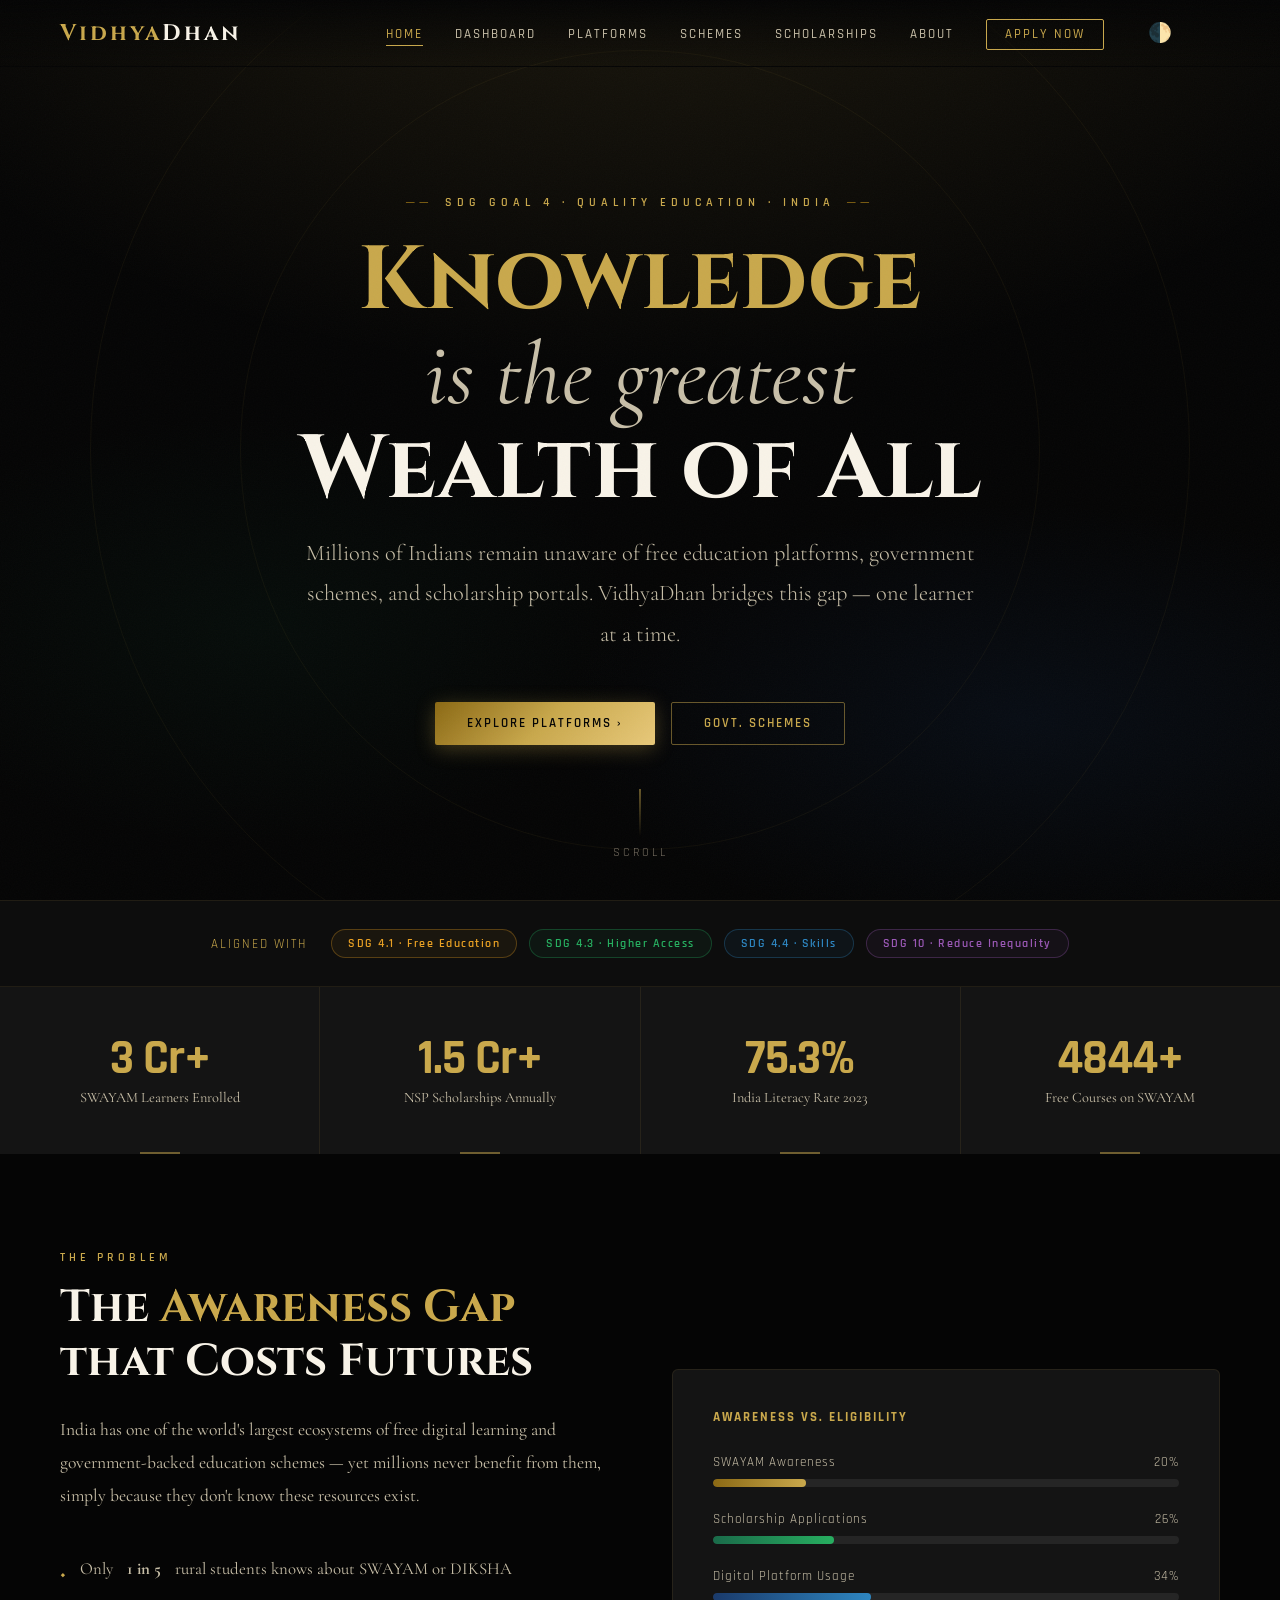
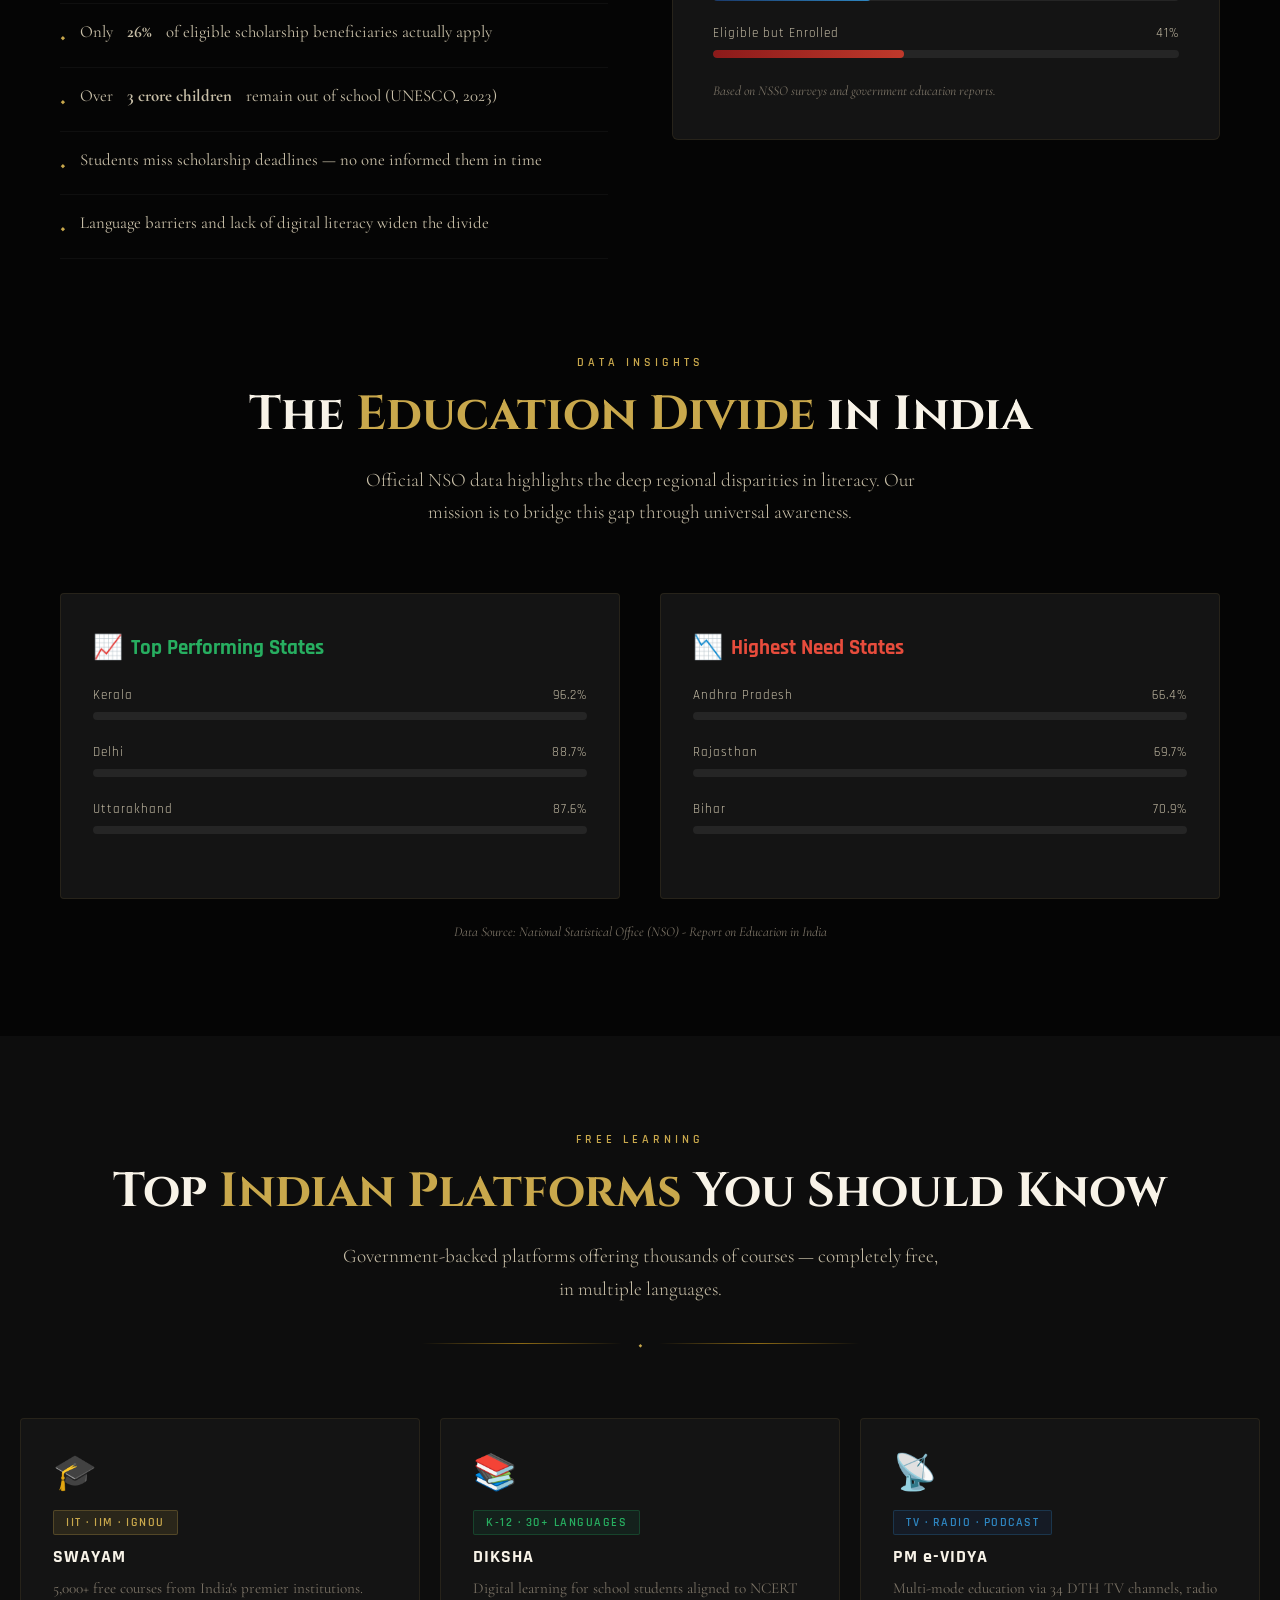
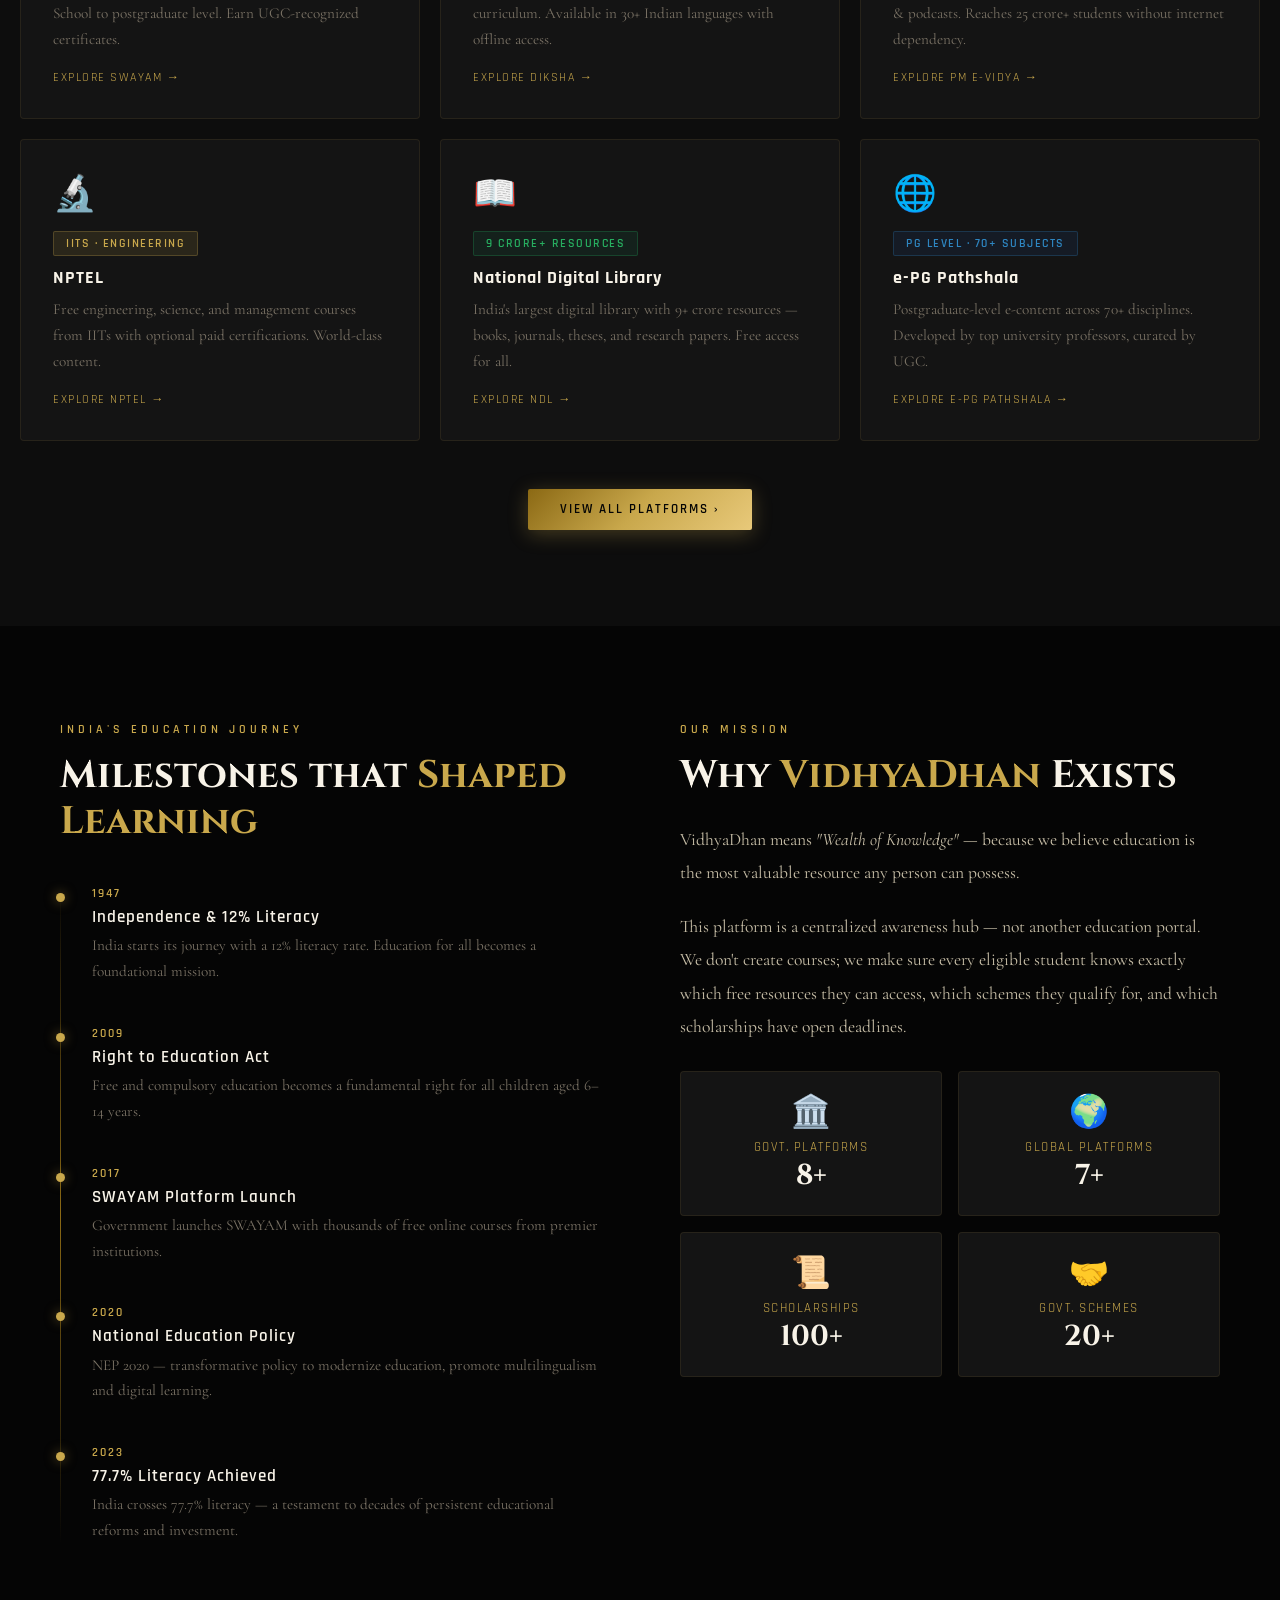
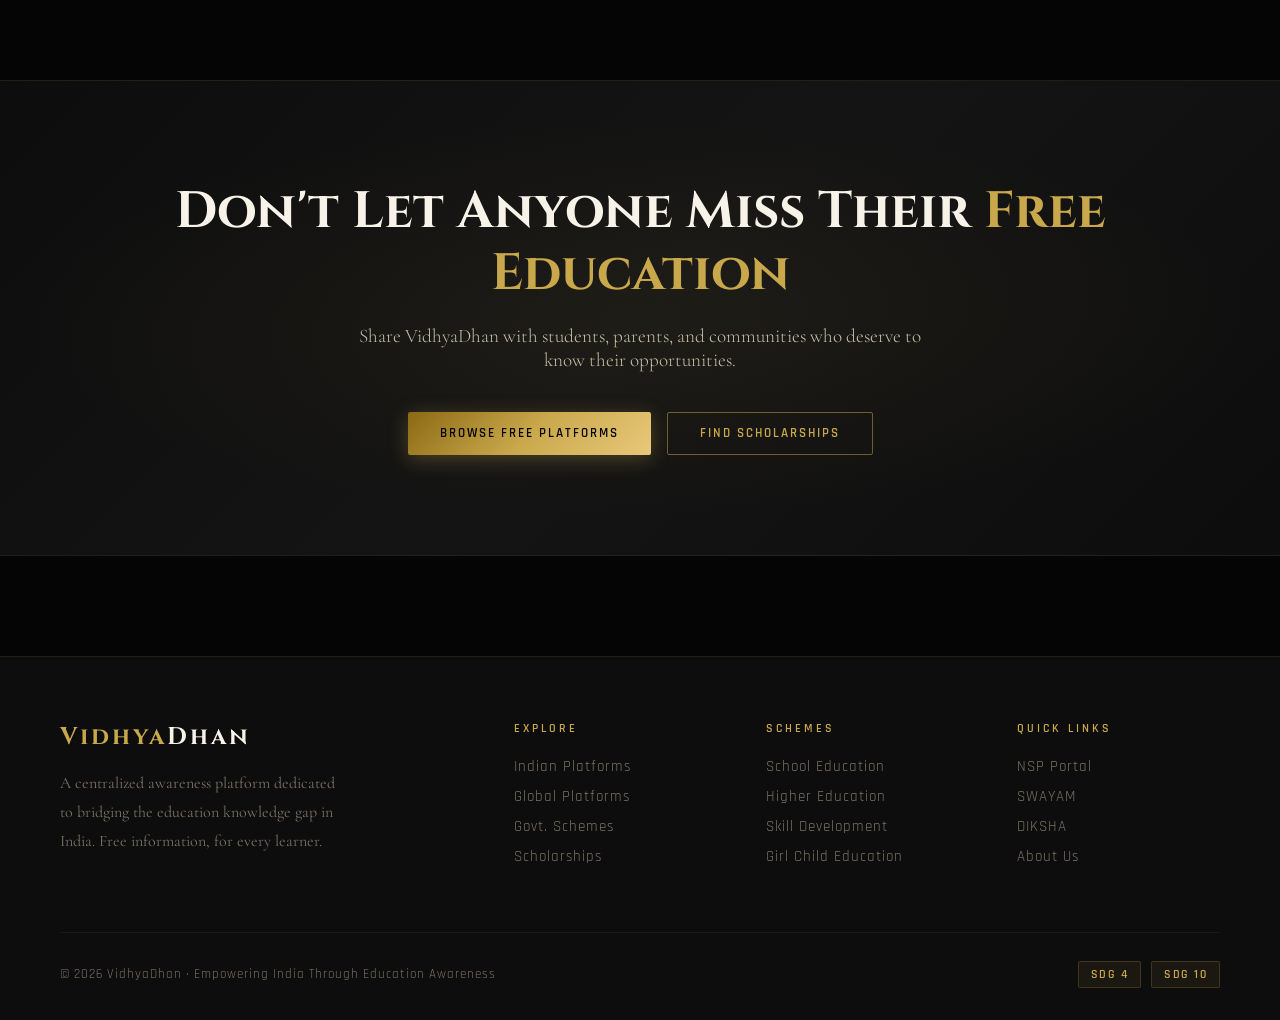
==== commit 0371999d: "feat: add mobile responsiveness and language translation" ====
--- a/index.html
+++ b/index.html
@@ -181,7 +181,7 @@
 </nav>
 
 <!-- ══════════ HERO ══════════ -->
-<section class="hero" style="max-width:none; padding-left:60px; padding-right:60px;">
+<section class="hero" style="max-width:none;">
   <div class="hero-bg"></div>
   <div class="hero-ring"></div>
   <div class="hero-ring"></div>
@@ -330,8 +330,8 @@
 </section>
 
 <!-- ══════════ FEATURED PLATFORMS ══════════ -->
-<section style="background:var(--black-2);max-width:none;padding-left:0;padding-right:0;">
-  <div style="max-width:1280px;margin:0 auto;padding:96px 60px;">
+<section style="background:var(--black-2);max-width:none;padding:0;">
+  <div style="max-width:1280px;margin:0 auto;padding:96px 20px;" class="featured-platforms-inner">
     <div class="section-header reveal">
       <span class="section-eyebrow">Free Learning</span>
       <h2 class="section-title">Top <span class="gold">Indian Platforms</span> You Should Know</h2>
--- a/style.css
+++ b/style.css
@@ -229,7 +229,8 @@
 }
 
 /* ══════════ TABLE ══════════ */
-.data-table { width: 100%; border-collapse: collapse; font-size: 1rem; }
+.table-responsive { width: 100%; overflow-x: auto; margin-bottom: 24px; }
+.data-table { width: 100%; border-collapse: collapse; font-size: 1rem; min-width: 600px; }
 .data-table thead th {
   font-family: 'Rajdhani', sans-serif; font-size: 0.75rem; font-weight: 600;
   letter-spacing: 2px; text-transform: uppercase; color: var(--gold);
@@ -380,3 +381,21 @@
 }
 body.light-mode .scheme-card .scheme-detail, body.light-mode #checker-results { border-top-color: rgba(0,0,0,0.08); }
 body.light-mode .accordion-header { border-bottom: 1px solid rgba(0,0,0,0.05); }
+
+/* ---------- GOOGLE TRANSLATE ---------- */
+.skiptranslate iframe { display: none !important; }
+body { top: 0 !important; }
+#google_translate_element select {
+  background: var(--black-3);
+  color: var(--white);
+  border: 1px solid rgba(201,168,76,0.5);
+  border-radius: 4px;
+  padding: 4px 8px;
+  font-family: 'Rajdhani', sans-serif;
+  font-size: 0.85rem;
+  outline: none;
+}
+body.light-mode #google_translate_element select {
+  background: var(--black-3);
+  color: var(--white);
+}
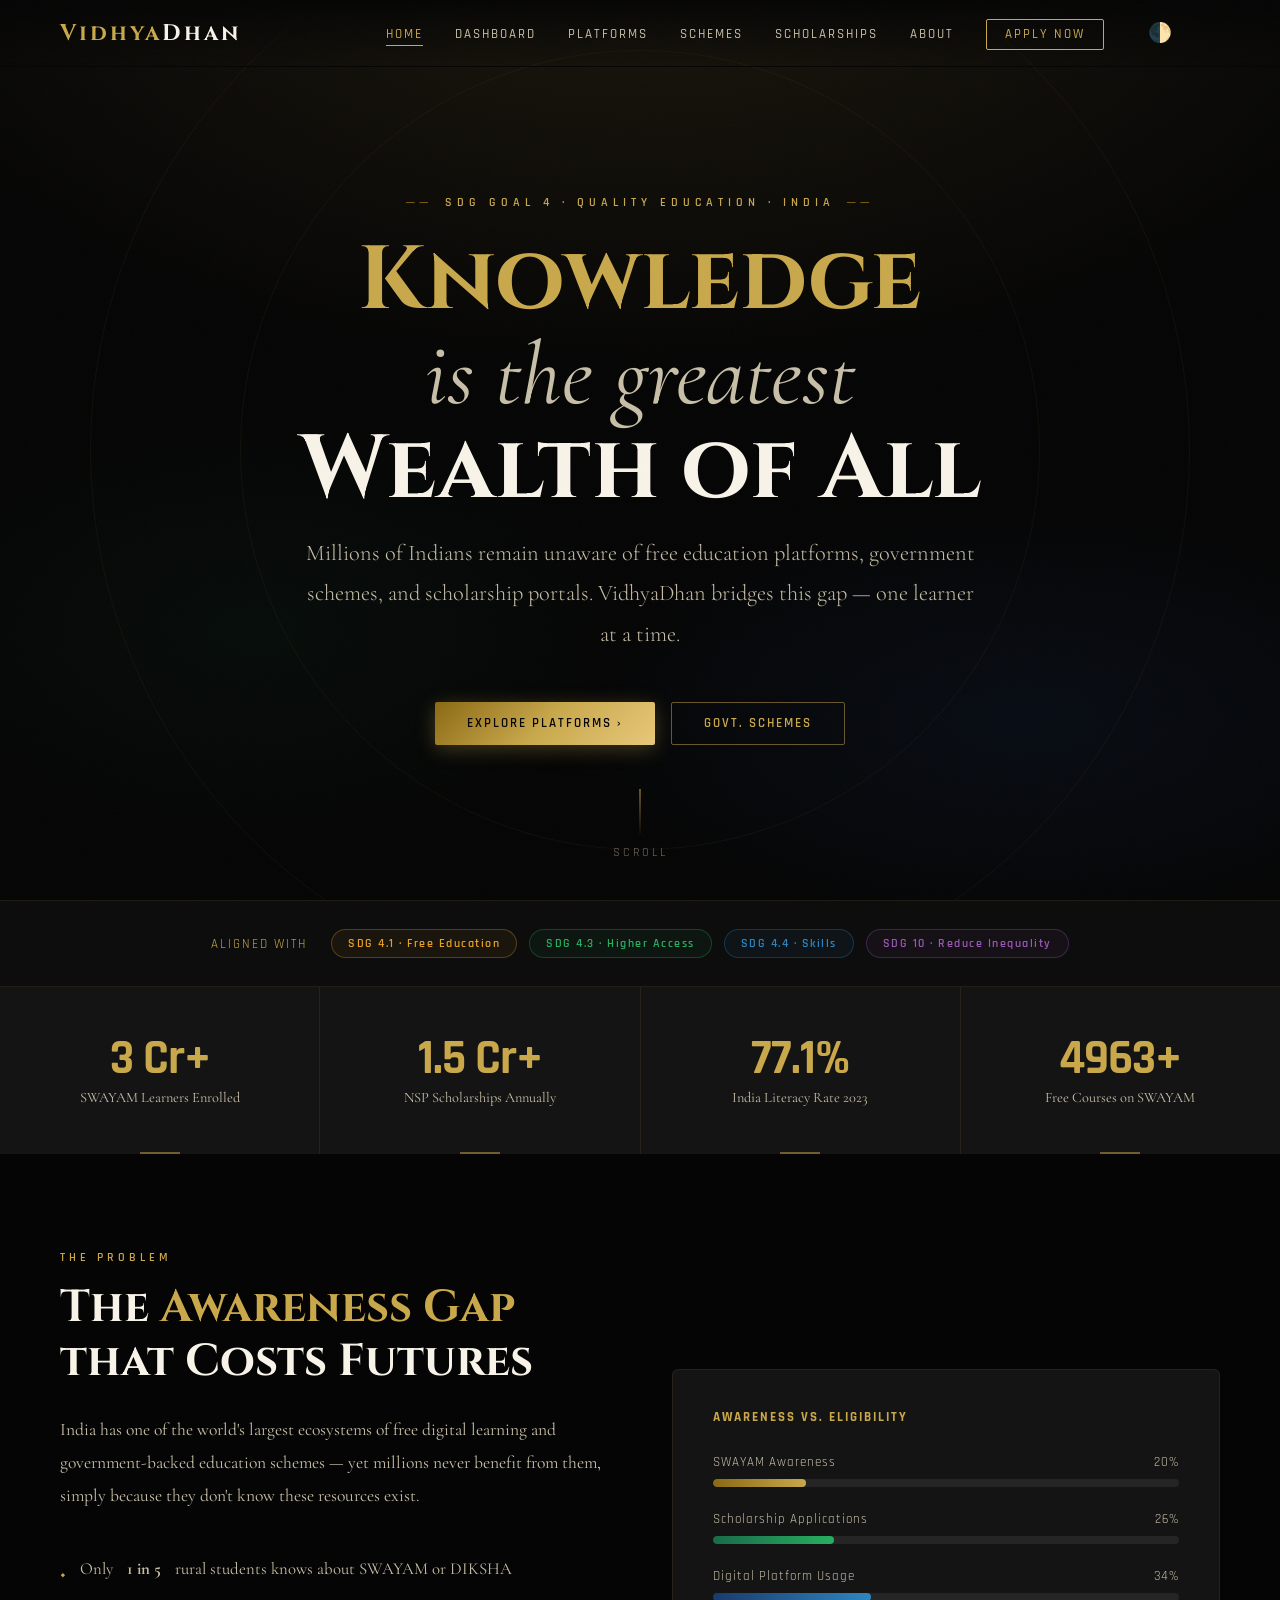
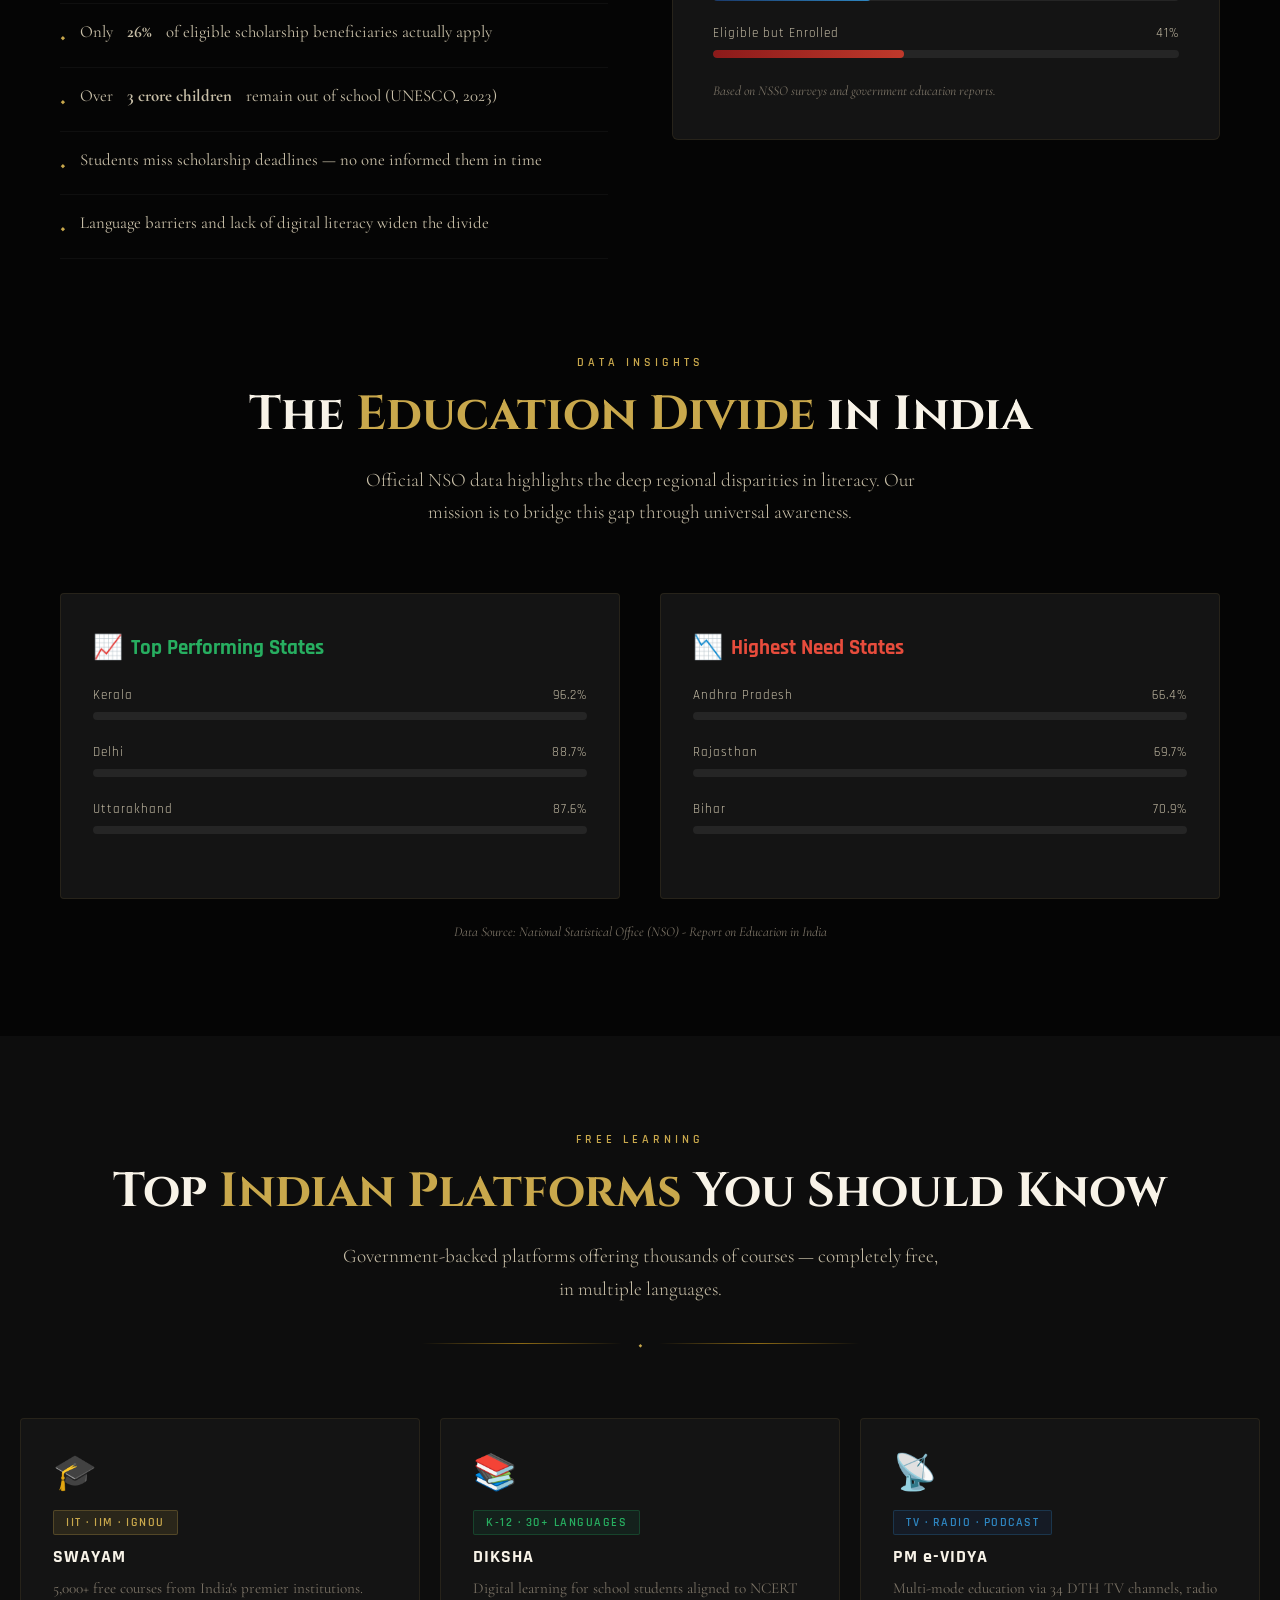
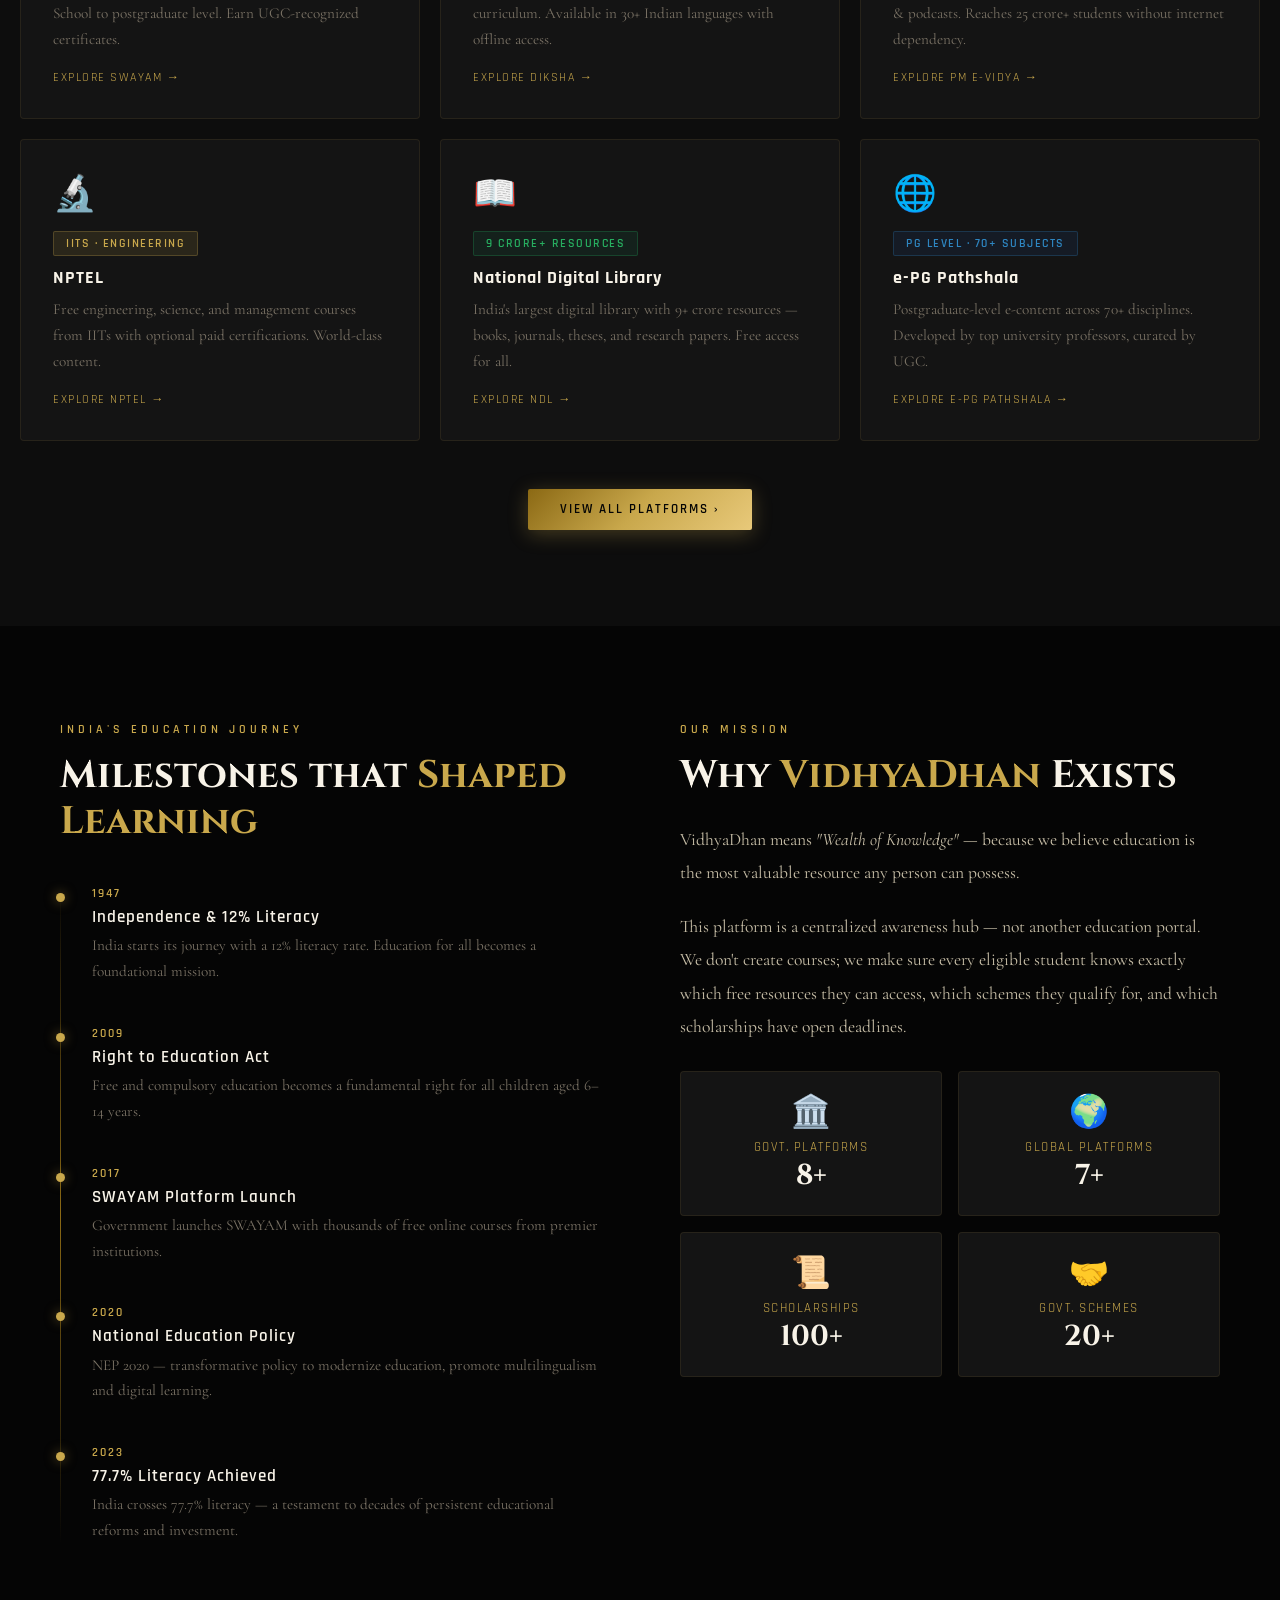
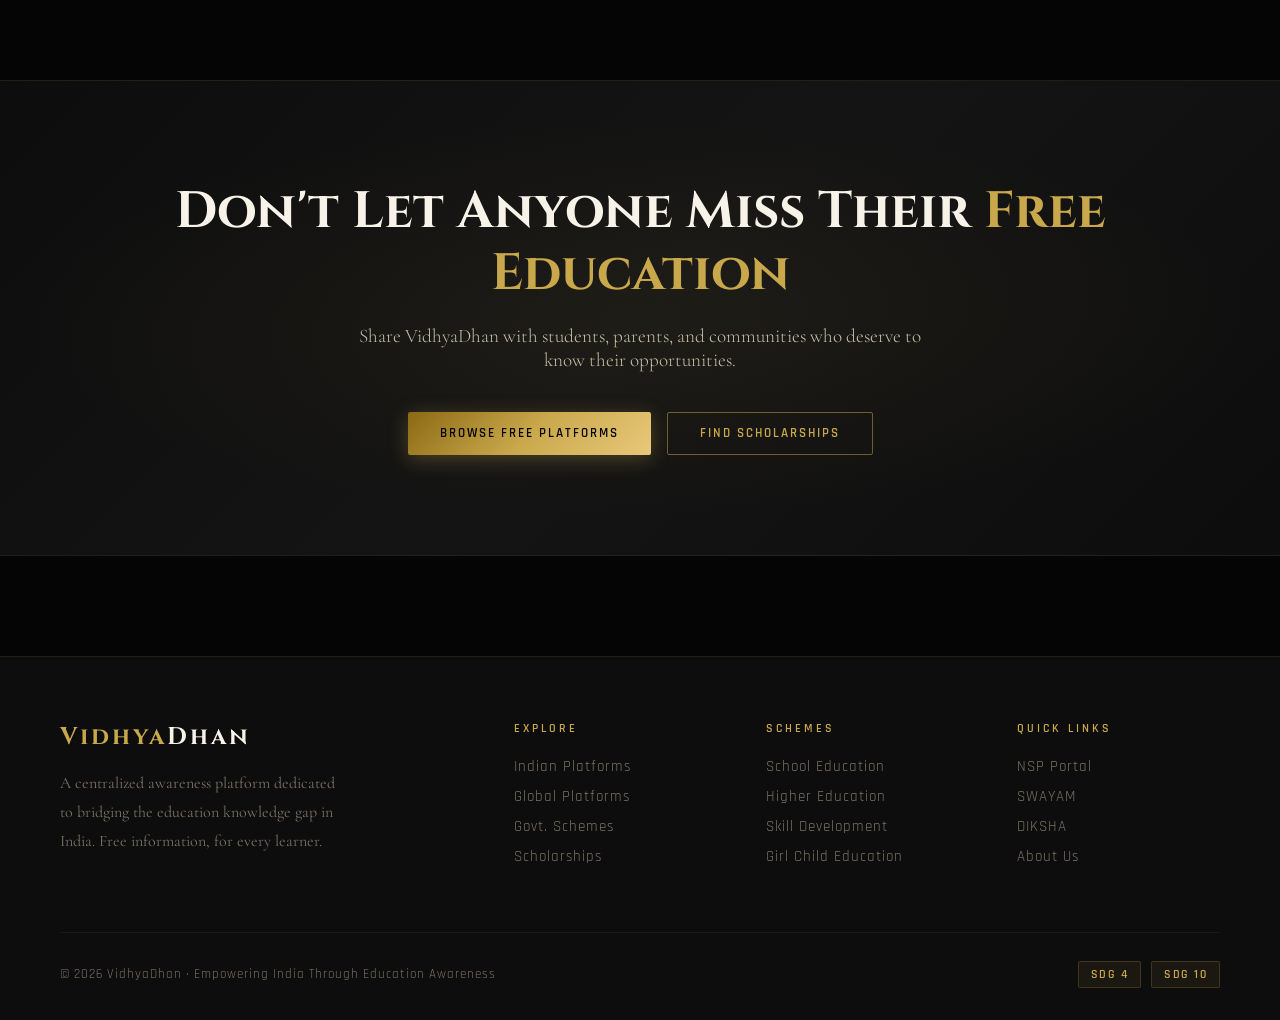
==== commit b62e564c: "fix: redesigned mobile nav into a proper fixed sidebar and fixed grid overflow" ====
--- a/index.html
+++ b/index.html
@@ -390,7 +390,7 @@
 
 <!-- ══════════ TIMELINE ══════════ -->
 <section>
-  <div style="display:grid;grid-template-columns:1fr 1fr;gap:80px;align-items:start;">
+  <div class="grid-2 timeline-grid">
     <div class="reveal">
       <span class="section-eyebrow">India's Education Journey</span>
       <h2 style="font-size:clamp(1.8rem,3vw,2.6rem);margin-bottom:40px">Milestones that <span style="color:var(--gold)">Shaped Learning</span></h2>
--- a/style.css
+++ b/style.css
@@ -325,6 +325,7 @@
 
 /* ══════════ GRID UTILITIES ══════════ */
 .grid-2 { display: grid; grid-template-columns: repeat(2, 1fr); gap: 24px; }
+.timeline-grid { gap: 80px; align-items: start; }
 .grid-3 { display: grid; grid-template-columns: repeat(3, 1fr); gap: 24px; }
 .grid-4 { display: grid; grid-template-columns: repeat(4, 1fr); gap: 24px; }
 
@@ -342,11 +343,19 @@
 }
 @media (max-width: 768px) {
   nav { padding: 16px 24px; }
-  .nav-links { display: none; flex-direction: column; position: absolute; top: 100%; left: 0; right: 0; background: var(--black-2); padding: 20px 24px; gap: 20px; border-bottom: 1px solid var(--gold-dim); }
-  .nav-links.open { display: flex; }
-  .nav-toggle { display: flex; }
+  .nav-links {
+    display: flex; flex-direction: column; position: fixed; top: 0; right: 0; bottom: 0; width: 280px; max-width: 80vw;
+    background: var(--black-2); padding: 80px 32px 32px; gap: 24px; border-left: 1px solid var(--gold-dim);
+    transform: translateX(100%); transition: transform 0.4s cubic-bezier(0.4, 0, 0.2, 1); z-index: 999;
+  }
+  .nav-links.open { transform: translateX(0); }
+  .nav-toggle { display: flex; z-index: 1001; }
+  .nav-toggle.open span:nth-child(1) { transform: translateY(6.5px) rotate(45deg); }
+  .nav-toggle.open span:nth-child(2) { opacity: 0; }
+  .nav-toggle.open span:nth-child(3) { transform: translateY(-6.5px) rotate(-45deg); }
   section { padding: 60px 24px; }
   .grid-2, .grid-3, .grid-4 { grid-template-columns: 1fr; }
+  .timeline-grid { gap: 48px; }
   .footer-grid { grid-template-columns: 1fr; }
   footer { padding: 48px 24px 28px; }
   .page-hero { padding: 100px 24px 60px; }
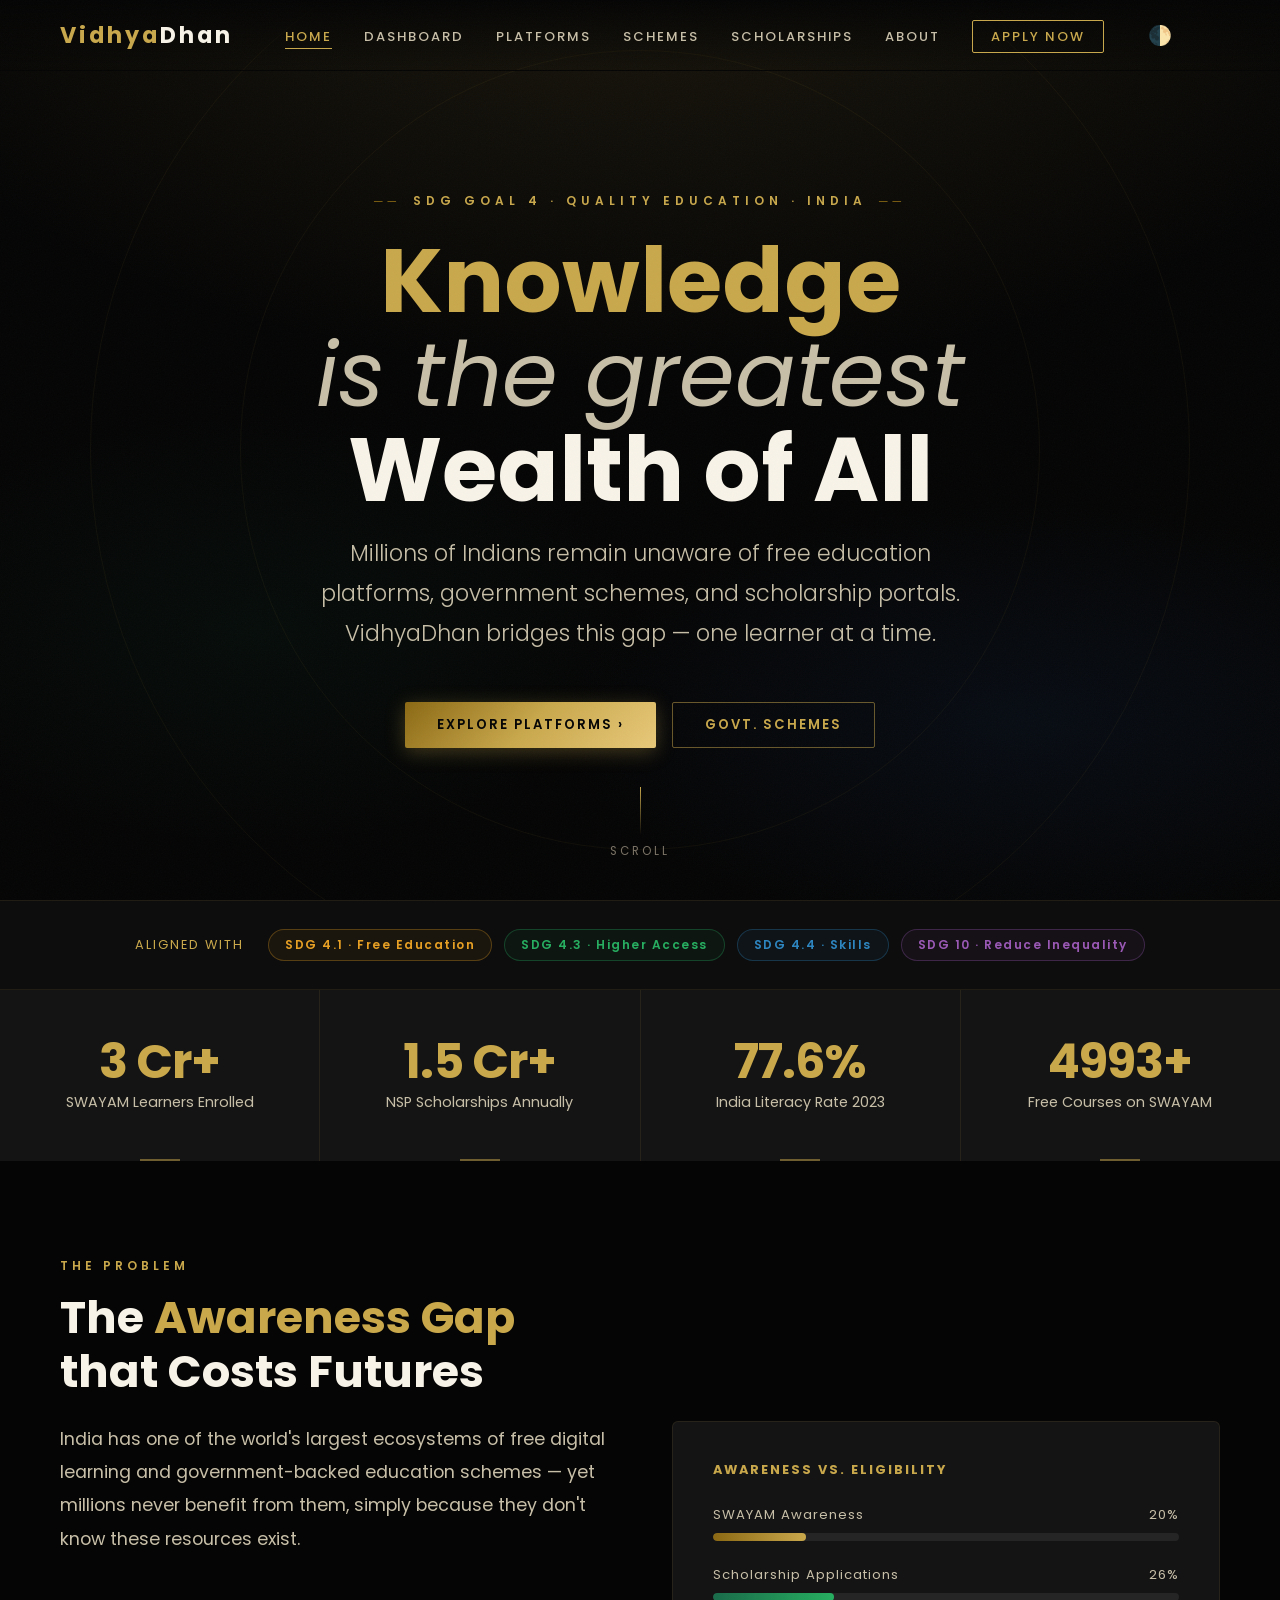
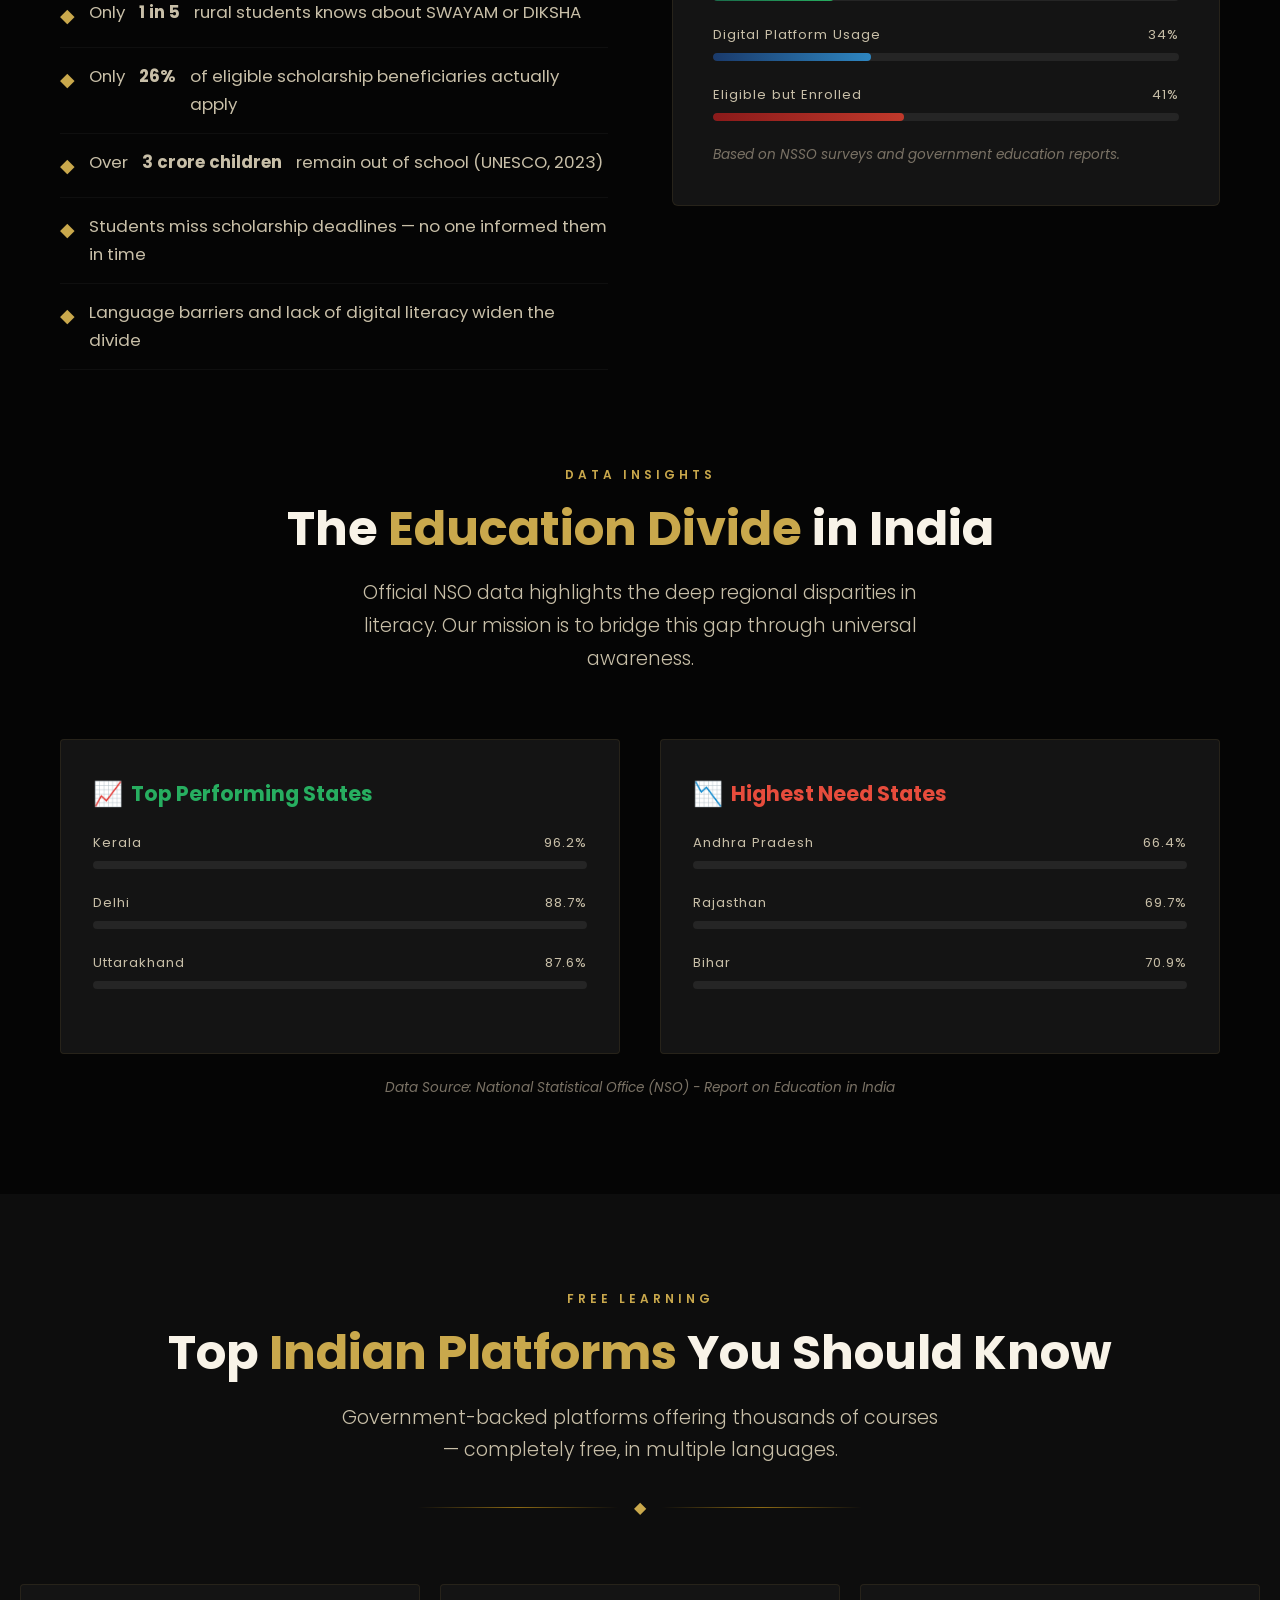
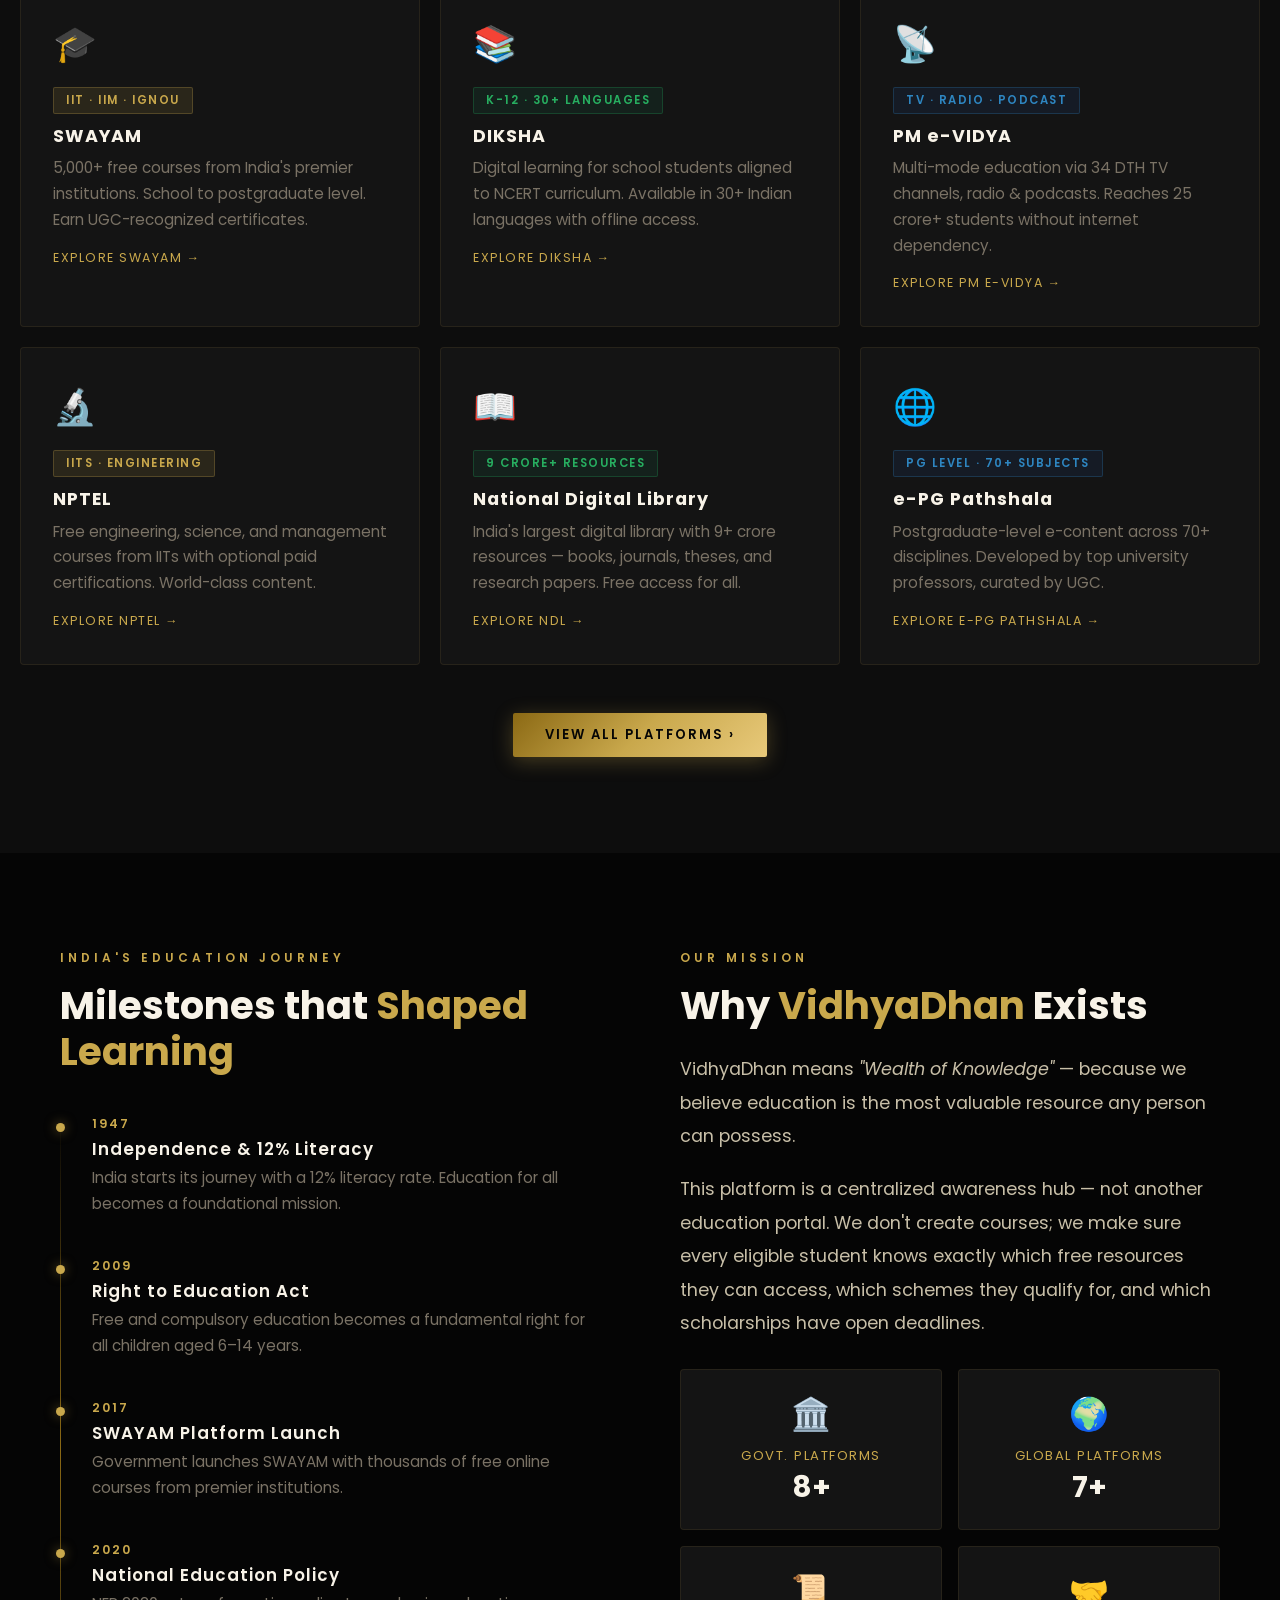
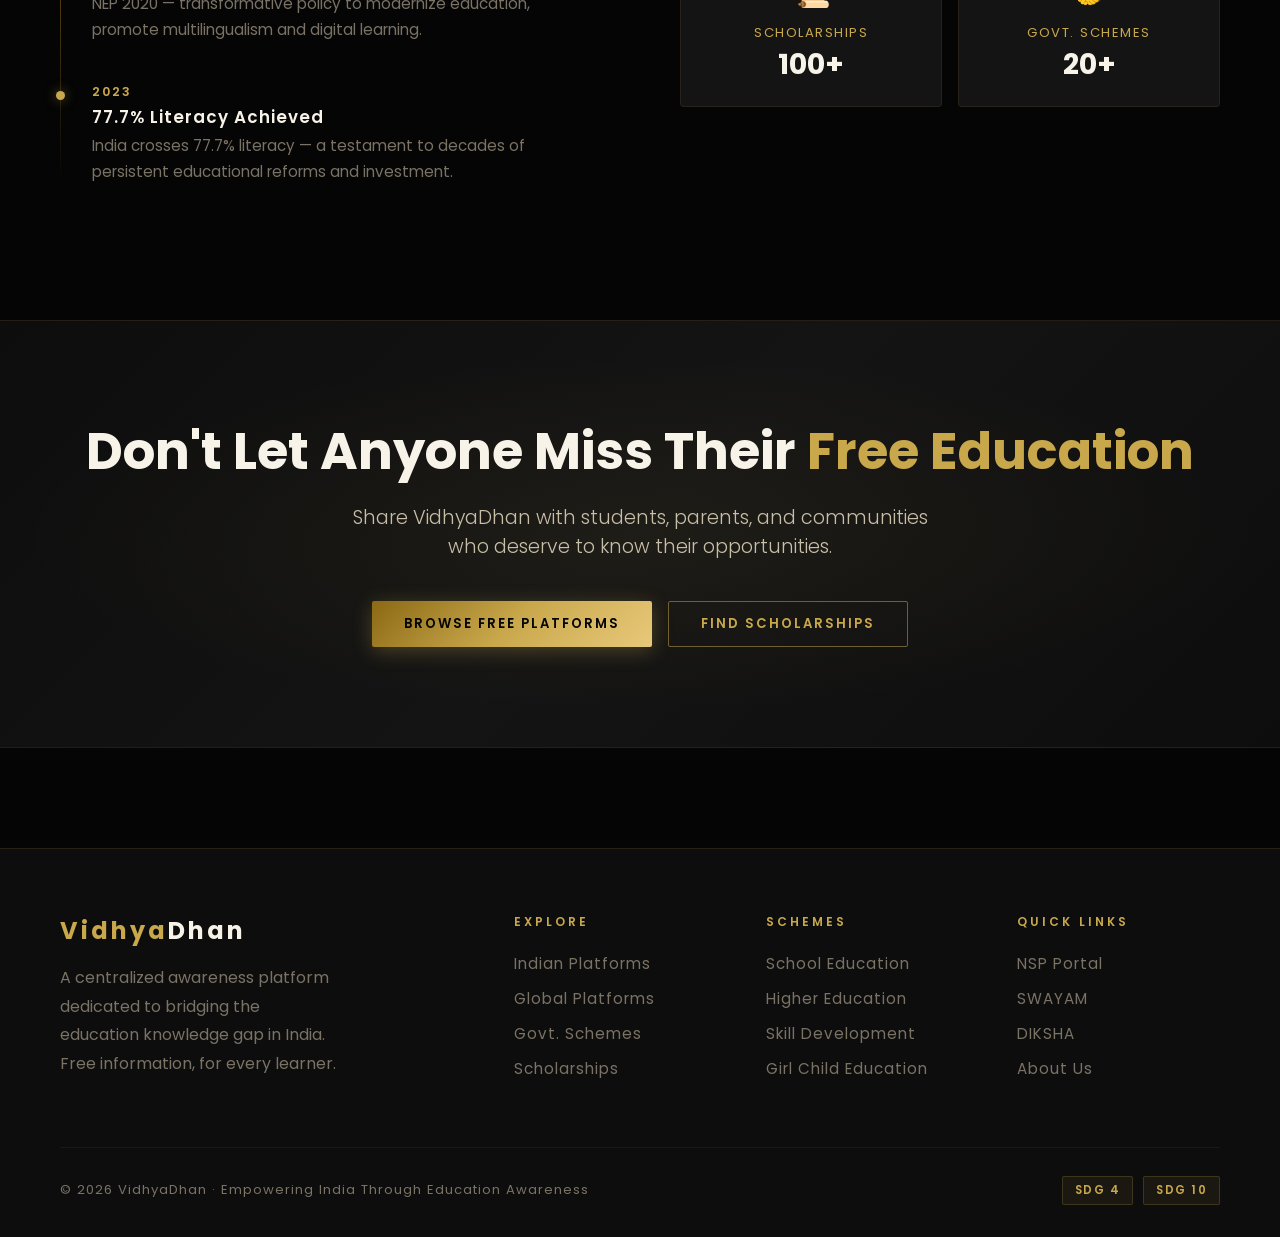
==== commit de9b6c92: "chore: migrate entire font system to Poppins" ====
--- a/index.html
+++ b/index.html
@@ -37,7 +37,7 @@
 @keyframes spin { from { rotate: 0deg; } to { rotate: 360deg; } }
 
 .hero-eyebrow {
-  font-family: 'Rajdhani', sans-serif; font-size: 0.75rem; font-weight: 600;
+  font-family: 'Poppins', sans-serif; font-size: 0.75rem; font-weight: 600;
   color: var(--gold); letter-spacing: 5px; text-transform: uppercase;
   margin-bottom: 24px; position: relative; z-index: 1;
   opacity: 0; animation: fadeUp 0.8s 0.2s forwards;
@@ -52,7 +52,7 @@
   opacity: 0; animation: fadeUp 0.8s 0.4s forwards;
 }
 .hero-title .line-gold { color: var(--gold); }
-.hero-title .line-thin { font-weight: 400; font-style: italic; font-family: 'Cormorant Garamond', serif; color: var(--white-dim); }
+.hero-title .line-thin { font-weight: 400; font-style: italic; font-family: 'Poppins', sans-serif; color: var(--white-dim); }
 .hero-sub {
   font-size: clamp(1.1rem, 2vw, 1.4rem); color: var(--white-dim);
   max-width: 680px; line-height: 1.8; font-weight: 300;
@@ -67,7 +67,7 @@
 .hero-scroll {
   position: absolute; bottom: 40px; left: 50%; transform: translateX(-50%);
   display: flex; flex-direction: column; align-items: center; gap: 8px;
-  color: var(--white-faint); font-family: 'Rajdhani', sans-serif;
+  color: var(--white-faint); font-family: 'Poppins', sans-serif;
   font-size: 0.72rem; letter-spacing: 3px; text-transform: uppercase;
   animation: bounce 2s infinite;
   z-index: 1;
@@ -82,9 +82,9 @@
   padding: 28px 60px;
 }
 .sdg-inner { max-width: 1280px; margin: 0 auto; display: flex; align-items: center; justify-content: center; flex-wrap: wrap; gap: 12px; }
-.sdg-label { font-family: 'Rajdhani', sans-serif; font-size: 0.8rem; color: var(--gold); letter-spacing: 2px; text-transform: uppercase; margin-right: 12px; }
+.sdg-label { font-family: 'Poppins', sans-serif; font-size: 0.8rem; color: var(--gold); letter-spacing: 2px; text-transform: uppercase; margin-right: 12px; }
 .sdg-pill {
-  padding: 6px 16px; border-radius: 20px; font-family: 'Rajdhani', sans-serif;
+  padding: 6px 16px; border-radius: 20px; font-family: 'Poppins', sans-serif;
   font-size: 0.75rem; font-weight: 600; letter-spacing: 1.5px; border: 1px solid;
 }
 
@@ -110,7 +110,7 @@
   border-radius: 6px; padding: 40px; position: relative;
 }
 .awareness-bar { margin-bottom: 24px; }
-.awareness-bar-label { display: flex; justify-content: space-between; font-family: 'Rajdhani', sans-serif; font-size: 0.82rem; color: var(--white-dim); letter-spacing: 1px; margin-bottom: 8px; }
+.awareness-bar-label { display: flex; justify-content: space-between; font-family: 'Poppins', sans-serif; font-size: 0.82rem; color: var(--white-dim); letter-spacing: 1px; margin-bottom: 8px; }
 .awareness-bar-track { height: 8px; background: var(--black-5); border-radius: 4px; overflow: hidden; }
 .awareness-bar-fill { height: 100%; border-radius: 4px; width: 0; transition: width 1.5s ease; }
 .awareness-bar-fill.gold { background: linear-gradient(to right, var(--gold-dark), var(--gold)); }
@@ -122,9 +122,9 @@
 .platforms-preview { display: grid; grid-template-columns: repeat(3, 1fr); gap: 20px; }
 .platform-card { position: relative; }
 .platform-icon { font-size: 2.2rem; margin-bottom: 16px; }
-.platform-card h3 { font-family: 'Rajdhani', sans-serif; font-size: 1.1rem; font-weight: 700; letter-spacing: 1px; color: var(--white); margin-bottom: 8px; }
+.platform-card h3 { font-family: 'Poppins', sans-serif; font-size: 1.1rem; font-weight: 700; letter-spacing: 1px; color: var(--white); margin-bottom: 8px; }
 .platform-card p { font-size: 0.95rem; color: var(--white-faint); line-height: 1.7; }
-.platform-card .card-link { display: inline-flex; align-items: center; gap: 6px; color: var(--gold); font-family: 'Rajdhani', sans-serif; font-size: 0.78rem; letter-spacing: 1.5px; text-decoration: none; text-transform: uppercase; margin-top: 16px; transition: gap 0.3s; }
+.platform-card .card-link { display: inline-flex; align-items: center; gap: 6px; color: var(--gold); font-family: 'Poppins', sans-serif; font-size: 0.78rem; letter-spacing: 1.5px; text-decoration: none; text-transform: uppercase; margin-top: 16px; transition: gap 0.3s; }
 .platform-card .card-link:hover { gap: 10px; }
 
 /* Impact timeline */
@@ -132,8 +132,8 @@
 .timeline::before { content: ''; position: absolute; left: 0; top: 0; bottom: 0; width: 1px; background: linear-gradient(to bottom, transparent, var(--gold-dark), transparent); }
 .timeline-item { position: relative; margin-bottom: 40px; }
 .timeline-item::before { content: ''; position: absolute; left: -36px; top: 8px; width: 9px; height: 9px; border-radius: 50%; background: var(--gold); box-shadow: 0 0 12px rgba(201,168,76,0.5); }
-.timeline-year { font-family: 'Rajdhani', sans-serif; font-size: 0.78rem; font-weight: 600; color: var(--gold); letter-spacing: 2px; margin-bottom: 6px; }
-.timeline-item h4 { font-size: 1.05rem; color: var(--white); margin-bottom: 6px; font-family: 'Rajdhani', sans-serif; font-weight: 600; letter-spacing: 1px; }
+.timeline-year { font-family: 'Poppins', sans-serif; font-size: 0.78rem; font-weight: 600; color: var(--gold); letter-spacing: 2px; margin-bottom: 6px; }
+.timeline-item h4 { font-size: 1.05rem; color: var(--white); margin-bottom: 6px; font-family: 'Poppins', sans-serif; font-weight: 600; letter-spacing: 1px; }
 .timeline-item p { font-size: 0.95rem; color: var(--white-faint); line-height: 1.7; }
 
 /* CTA Section */
@@ -257,7 +257,7 @@
       </ul>
     </div>
     <div class="problem-visual reveal" data-delay="150">
-      <h4 style="font-family:'Rajdhani',sans-serif;font-size:0.8rem;letter-spacing:2px;color:var(--gold);text-transform:uppercase;margin-bottom:28px">Awareness vs. Eligibility</h4>
+      <h4 style="font-family:'Poppins',sans-serif;font-size:0.8rem;letter-spacing:2px;color:var(--gold);text-transform:uppercase;margin-bottom:28px">Awareness vs. Eligibility</h4>
       <div class="awareness-bar">
         <div class="awareness-bar-label"><span>SWAYAM Awareness</span><span>20%</span></div>
         <div class="awareness-bar-track"><div class="awareness-bar-fill gold" data-width="20"></div></div>
@@ -290,7 +290,7 @@
   <div class="grid-2" style="gap: 40px;">
     <!-- Top States -->
     <div class="card reveal" style="padding: 40px 32px;">
-      <h3 style="font-family: 'Rajdhani', sans-serif; font-size: 1.3rem; color: var(--emerald-l); margin-bottom: 24px; display: flex; align-items: center; gap: 8px;">
+      <h3 style="font-family: 'Poppins', sans-serif; font-size: 1.3rem; color: var(--emerald-l); margin-bottom: 24px; display: flex; align-items: center; gap: 8px;">
         <span style="font-size: 1.5rem;">📈</span> Top Performing States
       </h3>
       <div class="awareness-bar">
@@ -309,7 +309,7 @@
     
     <!-- Bottom States -->
     <div class="card reveal" data-delay="150" style="padding: 40px 32px;">
-      <h3 style="font-family: 'Rajdhani', sans-serif; font-size: 1.3rem; color: #E74C3C; margin-bottom: 24px; display: flex; align-items: center; gap: 8px;">
+      <h3 style="font-family: 'Poppins', sans-serif; font-size: 1.3rem; color: #E74C3C; margin-bottom: 24px; display: flex; align-items: center; gap: 8px;">
         <span style="font-size: 1.5rem;">📉</span> Highest Need States
       </h3>
       <div class="awareness-bar">
@@ -434,23 +434,23 @@
       <div class="grid-2" style="gap:16px">
         <div class="card" style="padding:20px;text-align:center">
           <div style="font-size:2rem;margin-bottom:8px">🏛️</div>
-          <div style="font-family:'Rajdhani',sans-serif;font-size:0.82rem;color:var(--gold);letter-spacing:1.5px;text-transform:uppercase">Govt. Platforms</div>
-          <div style="font-size:1.8rem;font-weight:700;color:var(--white);font-family:'Cinzel',serif">8+</div>
+          <div style="font-family:'Poppins',sans-serif;font-size:0.82rem;color:var(--gold);letter-spacing:1.5px;text-transform:uppercase">Govt. Platforms</div>
+          <div style="font-size:1.8rem;font-weight:700;color:var(--white);font-family:'Poppins',sans-serif">8+</div>
         </div>
         <div class="card" style="padding:20px;text-align:center">
           <div style="font-size:2rem;margin-bottom:8px">🌍</div>
-          <div style="font-family:'Rajdhani',sans-serif;font-size:0.82rem;color:var(--gold);letter-spacing:1.5px;text-transform:uppercase">Global Platforms</div>
-          <div style="font-size:1.8rem;font-weight:700;color:var(--white);font-family:'Cinzel',serif">7+</div>
+          <div style="font-family:'Poppins',sans-serif;font-size:0.82rem;color:var(--gold);letter-spacing:1.5px;text-transform:uppercase">Global Platforms</div>
+          <div style="font-size:1.8rem;font-weight:700;color:var(--white);font-family:'Poppins',sans-serif">7+</div>
         </div>
         <div class="card" style="padding:20px;text-align:center">
           <div style="font-size:2rem;margin-bottom:8px">📜</div>
-          <div style="font-family:'Rajdhani',sans-serif;font-size:0.82rem;color:var(--gold);letter-spacing:1.5px;text-transform:uppercase">Scholarships</div>
-          <div style="font-size:1.8rem;font-weight:700;color:var(--white);font-family:'Cinzel',serif">100+</div>
+          <div style="font-family:'Poppins',sans-serif;font-size:0.82rem;color:var(--gold);letter-spacing:1.5px;text-transform:uppercase">Scholarships</div>
+          <div style="font-size:1.8rem;font-weight:700;color:var(--white);font-family:'Poppins',sans-serif">100+</div>
         </div>
         <div class="card" style="padding:20px;text-align:center">
           <div style="font-size:2rem;margin-bottom:8px">🤝</div>
-          <div style="font-family:'Rajdhani',sans-serif;font-size:0.82rem;color:var(--gold);letter-spacing:1.5px;text-transform:uppercase">Govt. Schemes</div>
-          <div style="font-size:1.8rem;font-weight:700;color:var(--white);font-family:'Cinzel',serif">20+</div>
+          <div style="font-family:'Poppins',sans-serif;font-size:0.82rem;color:var(--gold);letter-spacing:1.5px;text-transform:uppercase">Govt. Schemes</div>
+          <div style="font-size:1.8rem;font-weight:700;color:var(--white);font-family:'Poppins',sans-serif">20+</div>
         </div>
       </div>
     </div>
--- a/style.css
+++ b/style.css
@@ -3,7 +3,7 @@
    Premium Black × Gold Education Portal
 ═══════════════════════════════════════════════════════════ */
 
-@import url('https://fonts.googleapis.com/css2?family=Cinzel:wght@400;600;700;900&family=Cormorant+Garamond:ital,wght@0,300;0,400;0,600;1,300;1,400&family=Rajdhani:wght@300;400;500;600;700&display=swap');
+@import url('https://fonts.googleapis.com/css2?family=Poppins:ital,wght@0,300;0,400;0,500;0,600;0,700;0,800;1,300;1,400&display=swap');
 
 :root {
   --gold:         #C9A84C;
@@ -33,7 +33,7 @@
 body {
   background: var(--black);
   color: var(--white);
-  font-family: 'Cormorant Garamond', Georgia, serif;
+  font-family: 'Poppins', sans-serif;
   overflow-x: hidden;
   min-height: 100vh;
 }
@@ -51,9 +51,9 @@
 ::-webkit-scrollbar-thumb { background: var(--gold-dark); border-radius: 2px; }
 
 /* ══════════ TYPOGRAPHY ══════════ */
-h1, h2, h3, h4 { font-family: 'Cinzel', serif; font-weight: 700; line-height: 1.2; }
-p, li, td, th { font-family: 'Cormorant Garamond', serif; }
-.label, .tag, .btn, nav a, .stat-num { font-family: 'Rajdhani', sans-serif; }
+h1, h2, h3, h4 { font-family: 'Poppins', sans-serif; font-weight: 700; line-height: 1.2; }
+p, li, td, th { font-family: 'Poppins', sans-serif; }
+.label, .tag, .btn, nav a, .stat-num { font-family: 'Poppins', sans-serif; }
 
 /* ══════════ NAVIGATION ══════════ */
 nav {
@@ -70,13 +70,13 @@
   backdrop-filter: blur(12px);
 }
 .nav-logo {
-  font-family: 'Cinzel', serif; font-size: 1.4rem; font-weight: 700;
+  font-family: 'Poppins', sans-serif; font-size: 1.4rem; font-weight: 700;
   color: var(--gold); text-decoration: none; letter-spacing: 3px;
 }
 .nav-logo span { color: var(--white); }
 .nav-links { display: flex; gap: 32px; list-style: none; align-items: center; }
 .nav-links a {
-  font-family: 'Rajdhani', sans-serif; font-size: 0.82rem; font-weight: 500;
+  font-family: 'Poppins', sans-serif; font-size: 0.82rem; font-weight: 500;
   color: var(--white-dim); text-decoration: none; letter-spacing: 2px;
   text-transform: uppercase; position: relative; transition: color 0.3s;
   padding-bottom: 3px;
@@ -120,7 +120,7 @@
 /* ══════════ SECTION HEADER ══════════ */
 .section-header { text-align: center; margin-bottom: 64px; }
 .section-eyebrow {
-  font-family: 'Rajdhani', sans-serif; font-size: 0.75rem; font-weight: 600;
+  font-family: 'Poppins', sans-serif; font-size: 0.75rem; font-weight: 600;
   color: var(--gold); letter-spacing: 4px; text-transform: uppercase;
   margin-bottom: 16px; display: block;
 }
@@ -140,7 +140,7 @@
   padding: 12px 32px; font-size: 0.82rem; font-weight: 600;
   letter-spacing: 2px; text-transform: uppercase; text-decoration: none;
   border: none; cursor: pointer; transition: all 0.3s; border-radius: 2px;
-  font-family: 'Rajdhani', sans-serif;
+  font-family: 'Poppins', sans-serif;
 }
 .btn-gold {
   background: linear-gradient(135deg, var(--gold-dark), var(--gold), var(--gold-light));
@@ -185,7 +185,7 @@
 /* ══════════ BADGE / TAG ══════════ */
 .badge {
   display: inline-block; padding: 4px 12px; border-radius: 2px;
-  font-family: 'Rajdhani', sans-serif; font-size: 0.72rem; font-weight: 600;
+  font-family: 'Poppins', sans-serif; font-size: 0.72rem; font-weight: 600;
   letter-spacing: 1.5px; text-transform: uppercase;
 }
 .badge-gold { background: rgba(201,168,76,0.12); color: var(--gold); border: 1px solid rgba(201,168,76,0.25); }
@@ -232,7 +232,7 @@
 .table-responsive { width: 100%; overflow-x: auto; margin-bottom: 24px; }
 .data-table { width: 100%; border-collapse: collapse; font-size: 1rem; min-width: 600px; }
 .data-table thead th {
-  font-family: 'Rajdhani', sans-serif; font-size: 0.75rem; font-weight: 600;
+  font-family: 'Poppins', sans-serif; font-size: 0.75rem; font-weight: 600;
   letter-spacing: 2px; text-transform: uppercase; color: var(--gold);
   padding: 14px 20px; border-bottom: 1px solid rgba(201,168,76,0.3);
   text-align: left; background: var(--black-4);
@@ -241,7 +241,7 @@
 .data-table tbody tr:hover { background: rgba(201,168,76,0.04); }
 .data-table td { padding: 16px 20px; color: var(--white-dim); vertical-align: top; line-height: 1.6; }
 .data-table td strong { color: var(--white); font-weight: 600; }
-.data-table td a { color: var(--gold); text-decoration: none; font-family: 'Rajdhani', sans-serif; font-size: 0.85rem; letter-spacing: 1px; }
+.data-table td a { color: var(--gold); text-decoration: none; font-family: 'Poppins', sans-serif; font-size: 0.85rem; letter-spacing: 1px; }
 .data-table td a:hover { color: var(--gold-light); }
 
 /* ══════════ ACCORDION ══════════ */
@@ -255,7 +255,7 @@
   transition: background 0.3s;
 }
 .accordion-header:hover { background: var(--black-4); }
-.accordion-header h4 { font-size: 1.05rem; color: var(--white); font-family: 'Rajdhani', sans-serif; font-weight: 600; letter-spacing: 1px; }
+.accordion-header h4 { font-size: 1.05rem; color: var(--white); font-family: 'Poppins', sans-serif; font-weight: 600; letter-spacing: 1px; }
 .accordion-icon { color: var(--gold); font-size: 1.3rem; transition: transform 0.3s; flex-shrink: 0; }
 .accordion-item.open .accordion-icon { transform: rotate(45deg); }
 .accordion-body { max-height: 0; overflow: hidden; transition: max-height 0.4s ease; }
@@ -267,7 +267,7 @@
 .search-input {
   width: 100%; padding: 16px 52px 16px 20px;
   background: var(--black-3); border: 1px solid rgba(201,168,76,0.2);
-  color: var(--white); font-family: 'Rajdhani', sans-serif; font-size: 1rem;
+  color: var(--white); font-family: 'Poppins', sans-serif; font-size: 1rem;
   border-radius: 3px; outline: none; transition: border-color 0.3s;
   letter-spacing: 1px;
 }
@@ -288,20 +288,20 @@
 }
 .footer-brand { }
 .footer-logo {
-  font-family: 'Cinzel', serif; font-size: 1.5rem; font-weight: 700;
+  font-family: 'Poppins', sans-serif; font-size: 1.5rem; font-weight: 700;
   color: var(--gold); letter-spacing: 3px; margin-bottom: 16px; display: block;
 }
 .footer-logo span { color: var(--white); }
 .footer-desc { font-size: 1rem; color: var(--white-faint); line-height: 1.8; max-width: 280px; }
 .footer-col h5 {
-  font-family: 'Rajdhani', sans-serif; font-size: 0.75rem; font-weight: 600;
+  font-family: 'Poppins', sans-serif; font-size: 0.75rem; font-weight: 600;
   color: var(--gold); letter-spacing: 3px; text-transform: uppercase; margin-bottom: 20px;
 }
 .footer-col ul { list-style: none; }
 .footer-col ul li { margin-bottom: 10px; }
 .footer-col ul li a {
   color: var(--white-faint); text-decoration: none; font-size: 0.95rem;
-  transition: color 0.3s; font-family: 'Rajdhani', sans-serif; letter-spacing: 1px;
+  transition: color 0.3s; font-family: 'Poppins', sans-serif; letter-spacing: 1px;
 }
 .footer-col ul li a:hover { color: var(--gold); }
 .footer-bottom {
@@ -309,11 +309,11 @@
   padding-top: 28px; display: flex; align-items: center; justify-content: space-between;
   flex-wrap: wrap; gap: 12px;
 }
-.footer-copy { font-size: 0.82rem; color: var(--white-faint); font-family: 'Rajdhani', sans-serif; letter-spacing: 1px; }
+.footer-copy { font-size: 0.82rem; color: var(--white-faint); font-family: 'Poppins', sans-serif; letter-spacing: 1px; }
 .footer-sdg { display: flex; align-items: center; gap: 10px; }
 .sdg-badge {
   background: rgba(201,168,76,0.08); border: 1px solid rgba(201,168,76,0.2);
-  color: var(--gold); font-family: 'Rajdhani', sans-serif; font-size: 0.72rem;
+  color: var(--gold); font-family: 'Poppins', sans-serif; font-size: 0.72rem;
   font-weight: 600; letter-spacing: 1.5px; padding: 5px 12px; border-radius: 2px;
 }
 
@@ -400,7 +400,7 @@
   border: 1px solid rgba(201,168,76,0.5);
   border-radius: 4px;
   padding: 4px 8px;
-  font-family: 'Rajdhani', sans-serif;
+  font-family: 'Poppins', sans-serif;
   font-size: 0.85rem;
   outline: none;
 }
